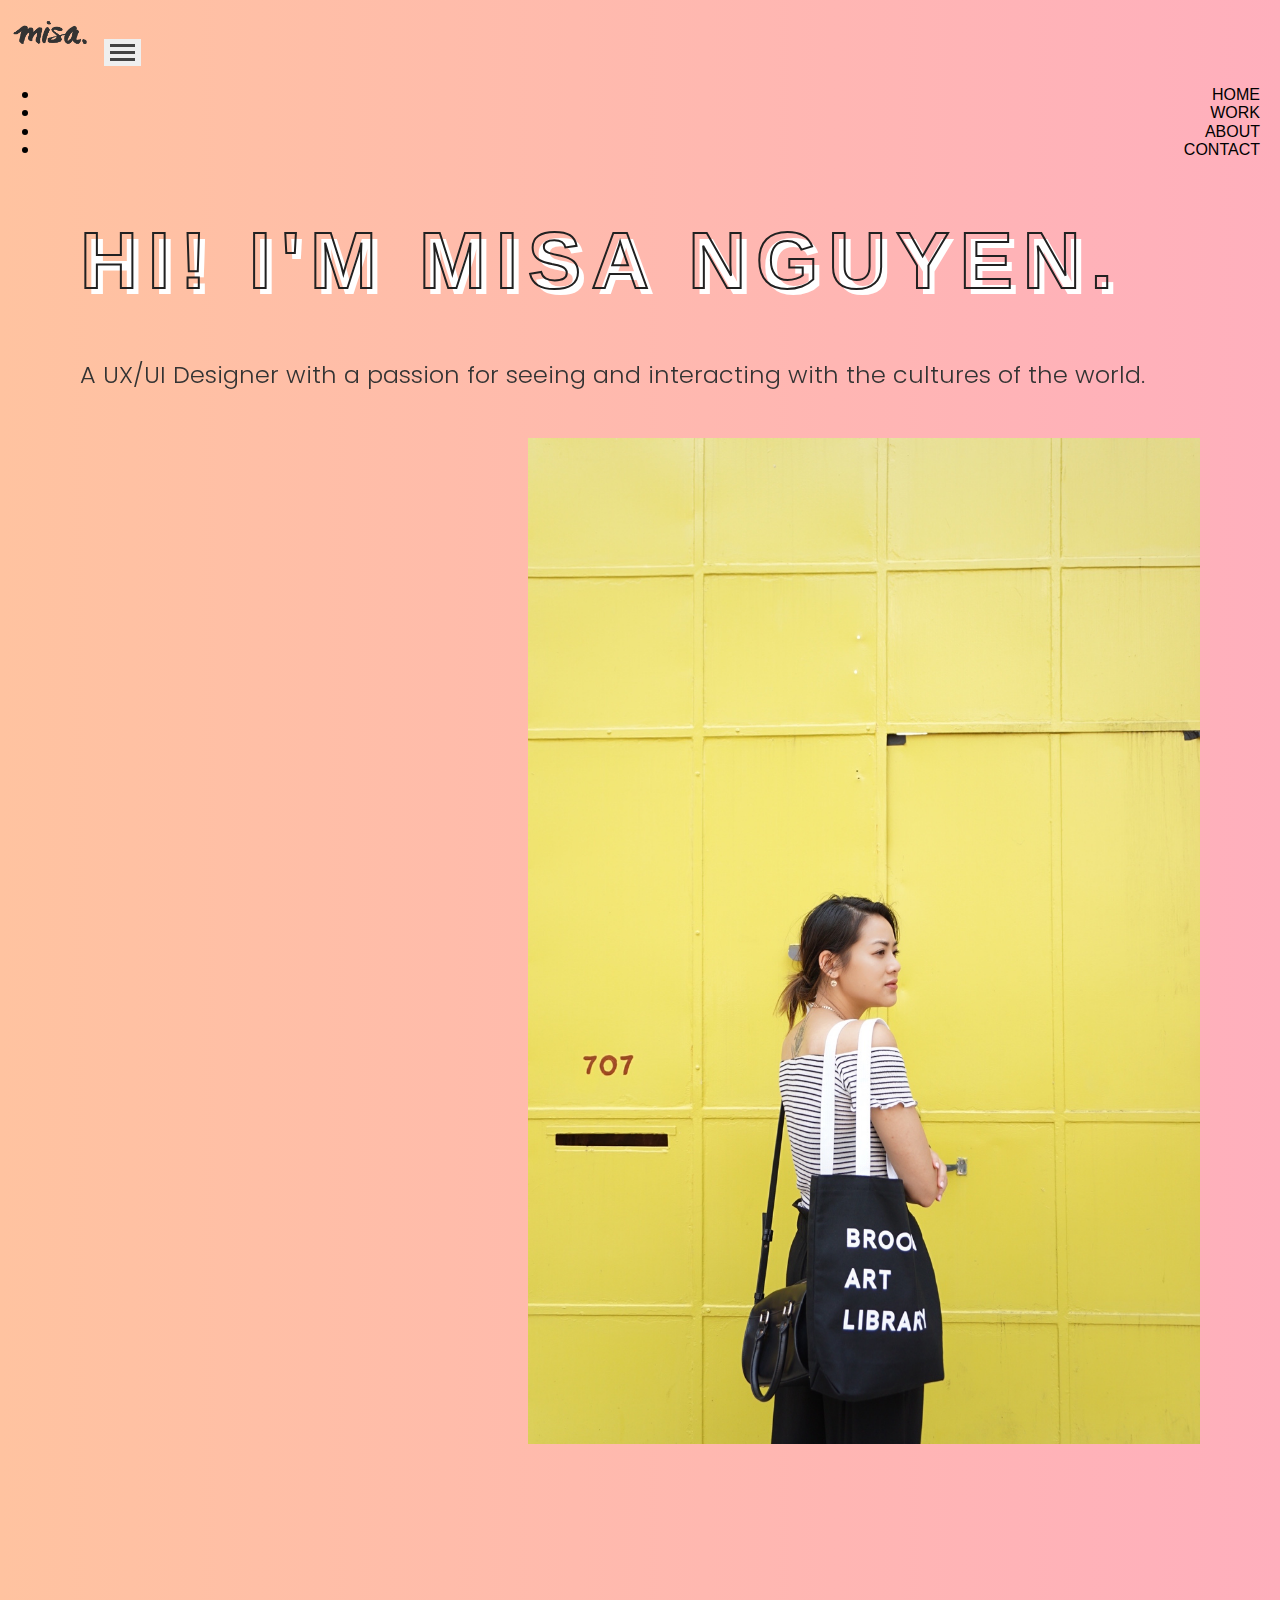
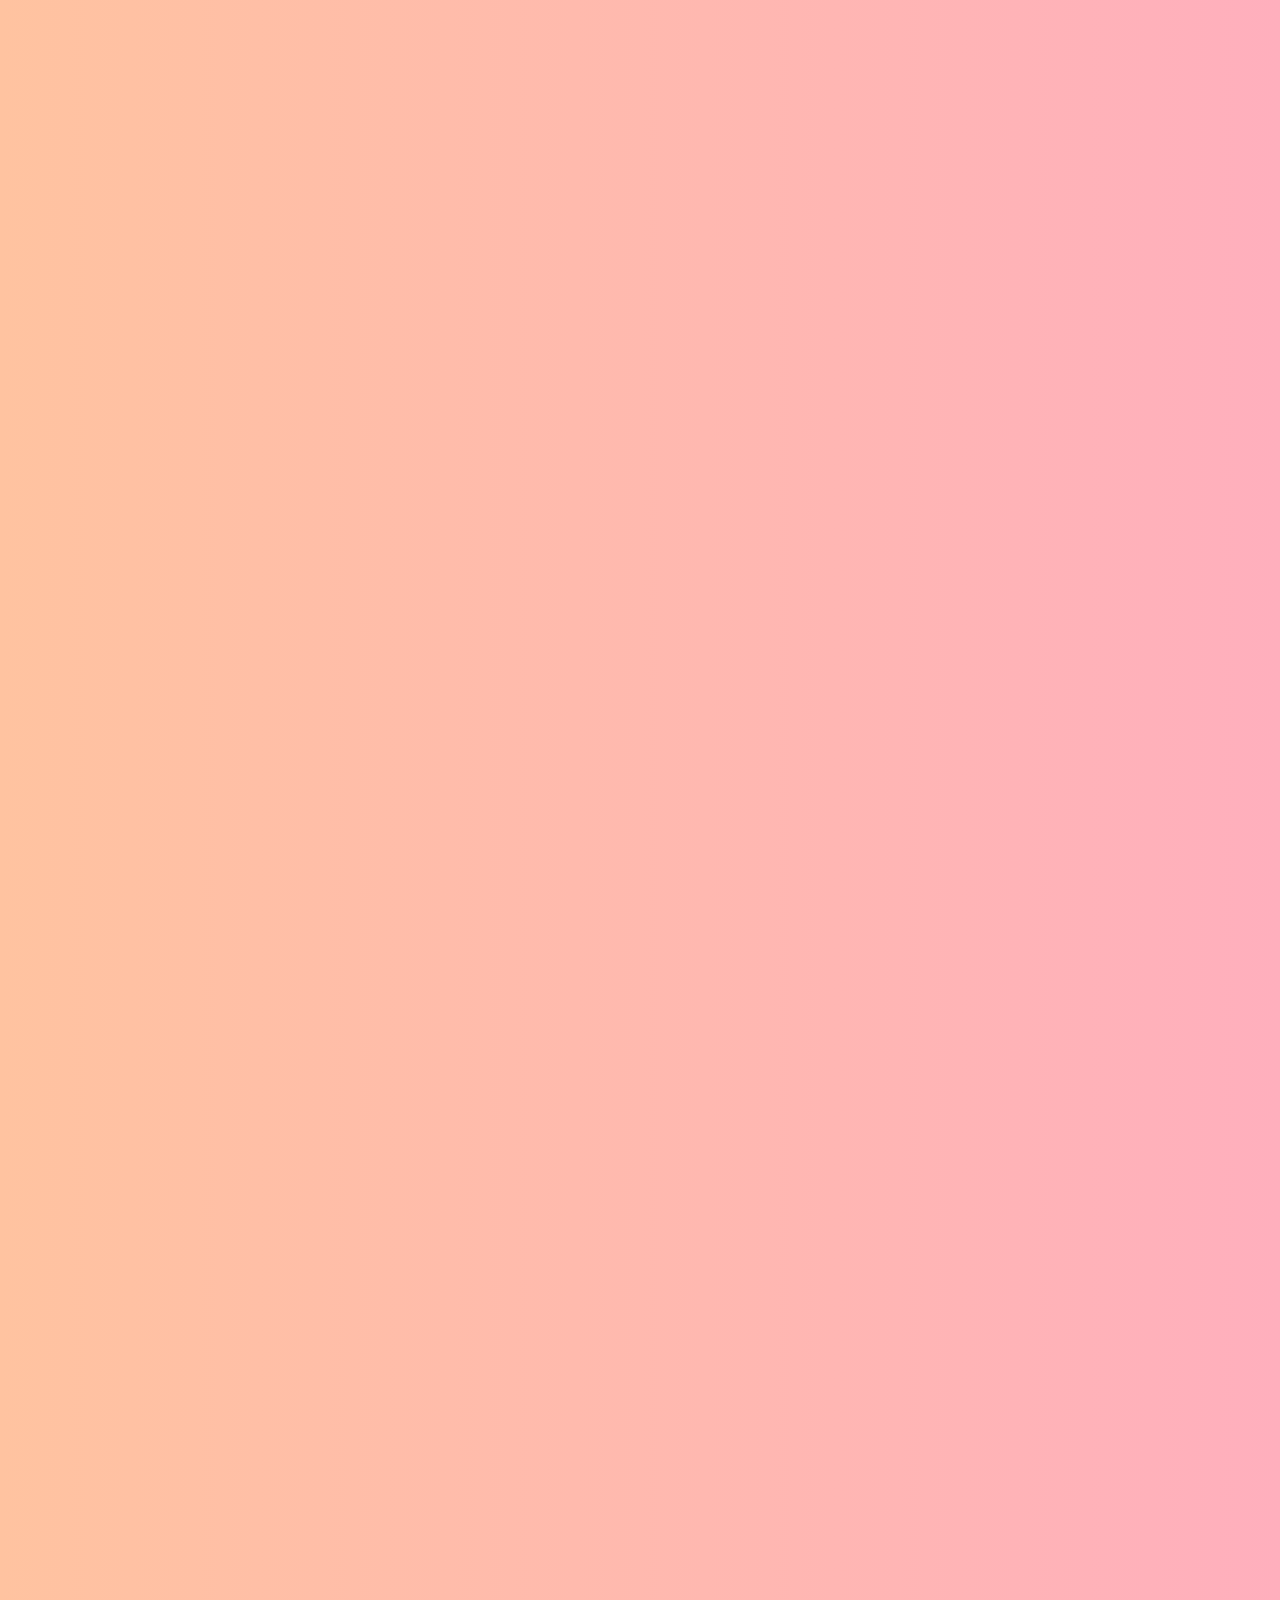
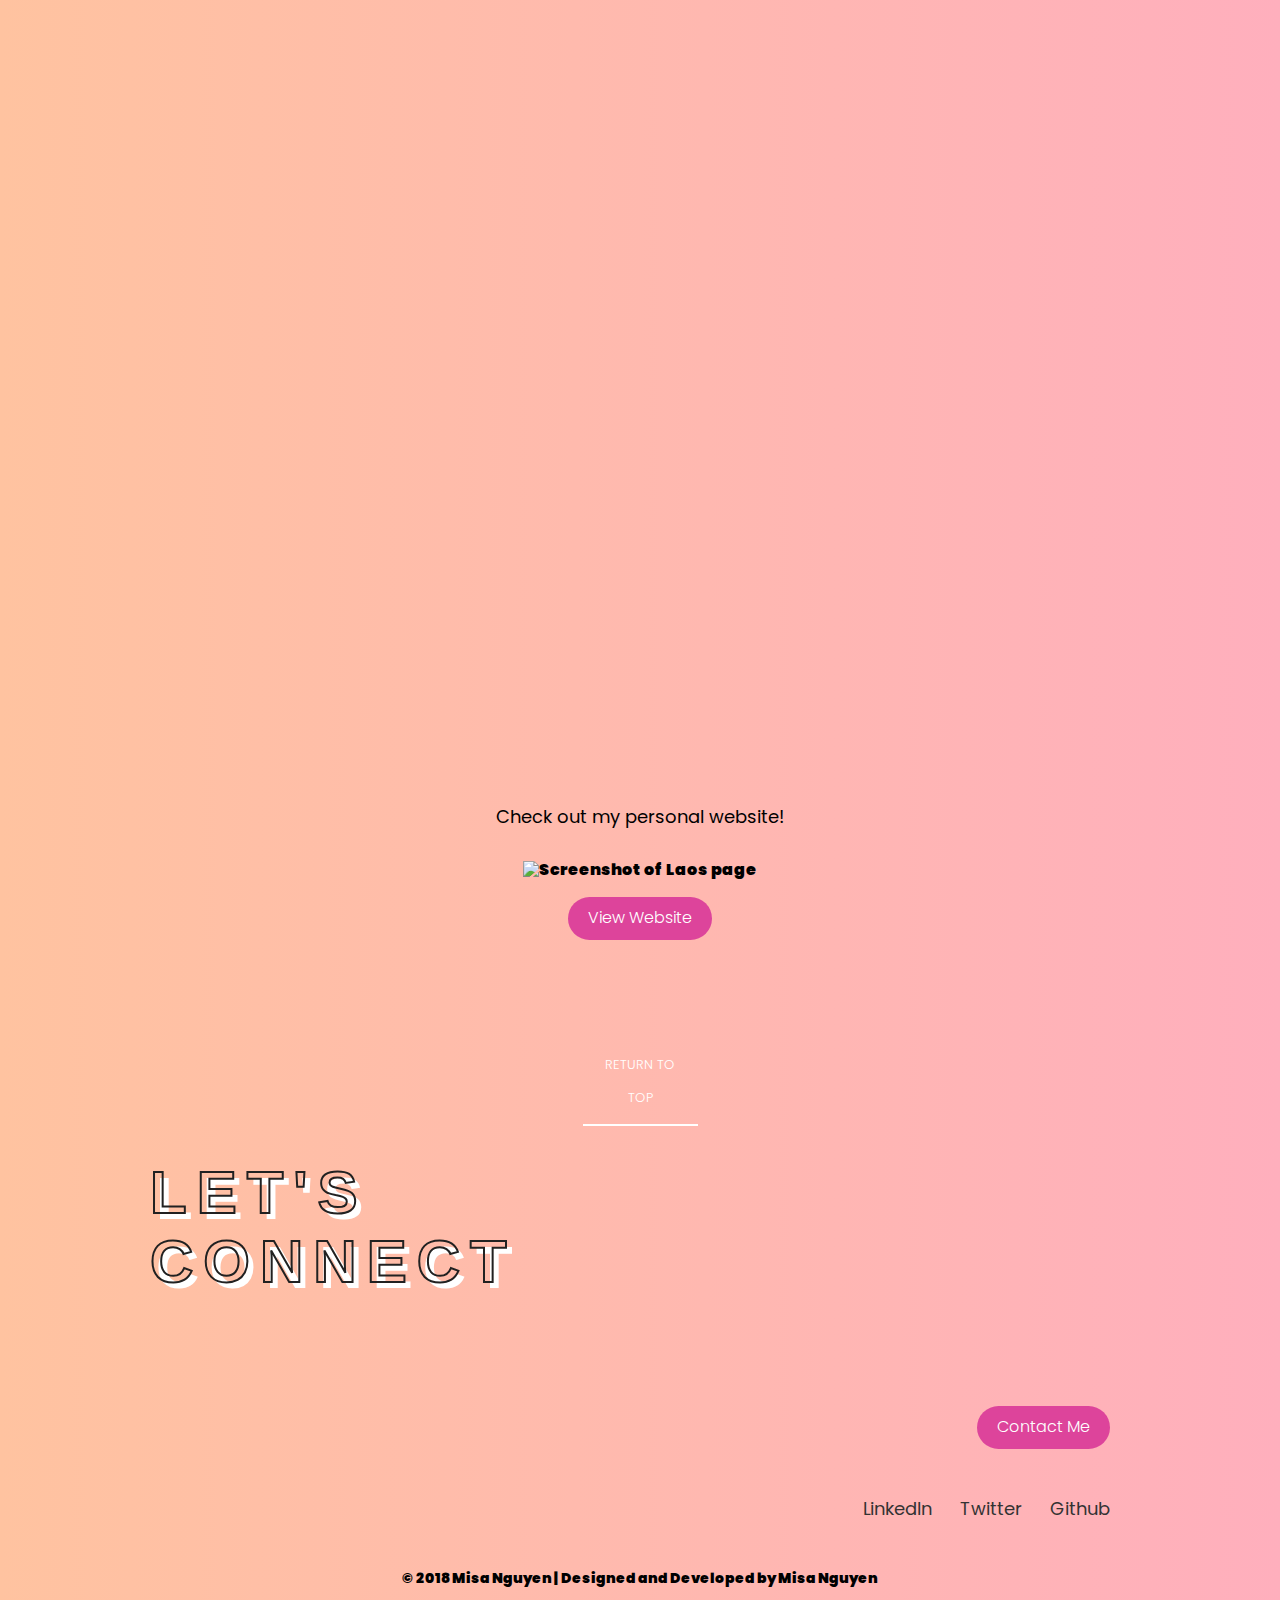
==== about.html @ dd394c34 "style edits" ====
<!DOCTYPE html>
<html lang="en" dir="ltr">
  <head>
    <!-- Required meta tags -->
    <meta charset="utf-8">
    <meta name="viewport" content="width=device-width, initial-scale=1, shrink-to-fit=no">

    <title>About | Misa Nguyen</title>

    <!-- Bootstrap CSS -->
    <link rel="stylesheet" href="https://stackpath.bootstrapcdn.com/bootstrap/4.1.0/css/bootstrap.min.css" integrity="sha384-9gVQ4dYFwwWSjIDZnLEWnxCjeSWFphJiwGPXr1jddIhOegiu1FwO5qRGvFXOdJZ4" crossorigin="anonymous">

    <!-- Font Awesome -->
    <link rel="stylesheet" href="https://use.fontawesome.com/releases/v5.0.10/css/all.css" integrity="sha384-+d0P83n9kaQMCwj8F4RJB66tzIwOKmrdb46+porD/OvrJ+37WqIM7UoBtwHO6Nlg" crossorigin="anonymous">
    <!-- Google Fonts -->
    <link href="https://fonts.googleapis.com/css?family=Poppins:200,300,400,500" rel="stylesheet">
    <link href="https://fonts.googleapis.com/css?family=Playfair+Display:400,700,900" rel="stylesheet">

    <!-- AOS Style -->
    <link rel="stylesheet" href="https://unpkg.com/aos@next/dist/aos.css" />

    <!-- Custom Styles -->
    <link rel="stylesheet" type="text/css" href="styles/normalize.css">
    <link rel="stylesheet" type="text/css" href="styles/about.css">
  </head>

  <body id="top">
    <header>
      <!-- NAVIGATION -->
      <nav class="navbar navbar-expand-lg navbar-light sticky-top" role="navigation">
        <a class="navbar-brand" href="index.html">
          <img class="logoblack" src="images/misa_logo_black.png" alt="Misa Logo">
        </a>
        <button class="navbar-toggler collapsed" type="button" data-toggle="collapse" data-target="#navbarNav" aria-controls="navbarNav" aria-expanded="false" aria-label="Toggle navigation">
         <span> </span>
         <span> </span>
         <span> </span>
        </button>
        <div class="nav-menu collapse navbar-collapse" id="navbarNav">
          <ul class="navbar-nav ml-auto">
            <li class="nav-item"><a class="nav-link" href="index.html">HOME</a></li>
            <li class="nav-item"><a class="nav-link" href="project.html">WORK</a></li>
            <li class="nav-item"><a class="nav-link" href="about.html">ABOUT</a></li>
            <li class="nav-item"><a class="nav-link" href="contact.html">CONTACT</a></li>
          </ul>
        </div>
      </nav>
    </header>

    <section class="hero">
      <div id="aboutmain" class="row" data-aos="fade-up">
        <div class="headline col-lg-6 col-md-12 col-sm-12" align="left">
          <h1 class="t-stroke t-shadow">HI! I'M MISA NGUYEN.</h1>
          <h2>A UX/UI Designer with a passion for seeing and interacting with the cultures of the world.</h2>
          <!-- <h2>In a nutshell: <br>Former Tokyo-ite, trilingual, wannabe Spotify playlist maker, backpacker, and problem solver.</h2> -->
        </div>
        <div class="profileimg col-lg-6 col-md-12 col-sm-12" align="right">
          <img src="images/about/profilephoto3.JPG" alt="profile photo">
        </div>
      </div>
    </section>

    <!-- MAIN  -->
    <main class="container-fluid">
      <div id="about1" class="row" data-aos="fade-up">
          <div id="content1left" class="col-lg-6 col-md-12 col-sm-12" align="left">
            <img src="images/about/japan.jpg" alt="japan photo">
          </div>
          <div id="content1right" class="col-lg-6 col-md-12 col-sm-12" align="right">
            <p class="subtitle">My foray into the world of art and design.</p>
            <p>At the age of 3 I wanted to be the next Monet. At the age of 10, I began to interact with computers and learned what computer graphics were. I found myself heavily invested in learning the basics of graphic design using Photoshop and blog layout design using html and css. I joined forums where I could make nifty little animated gifs before memes were popular and would spend countless hours on dafont.com staring at all the fonts they had to offer. Realizing now, how typography has an impact on the way we view the products that we interact with on an everyday basis.</p>
          </div>
      </div>
      <div id="about2" class="row" data-aos="fade-up">
          <div id="content2left" class="col-lg-6 col-md-12 col-sm-12" align="left">
            <p class="subtitle">Deviation and experiences abroad.</p>
            <p>After studying politics and human behavior in an international setting, my dream of living abroad came true when I moved to Tokyo, Japan for 3 years.  I had the opportunity to teach English in a corporate setting and worked in the pharmaceutical recruitment industry thereafter. Working in a fast-paced, hard-hitting environment where I was constantly assessing business KPIs and speaking with top professionals on a daily basis, gave me the skillset to negotiate and work with clientele under pressure.</p>
          </div>
          <div id="content2right" class="col-lg-6 col-md-12 col-sm-12" align="right">
            <img src="images/about/vietnam2.jpg" alt="thailand photo">
          </div>
      </div>
      <div id="about3" class="row" data-aos="fade-up">
          <div id="content3left" class="col-lg-6 col-md-12 col-sm-12" align="left">
            <h3 class="quote">"The details are not the details. They make the design."</h3>
            <p><b>-Charles Eames<b></p>
          </div>
          <div id="content3right" class="col-lg-6 col-md-12 col-sm-12" align="right">
            <p class="subtitle">Finding UX and pursuing the dream.</p>
            <p>Exploring a career in fashion back in California after leaving Japan and backpacking solo for 3 to 4 months in Southeast Asia, reignited my interests in design and the arts. Working as the Operations Manager for the major fashion house, Chanel, I learned to appreciate the intricate detailing that went into embroidery and designs that were hand stitched for the brand’s bags. I grew increasingly curious about how both good and bad design affects how the user interacts with a technological interface and I chose Bloc as my apprenticeship program to guide me in learning the hard skills.  Knowing now that design comes hand in hand with the business needs of a company, my confidence to interact client side with my detailed eye for design is my greatest asset. Design goes beyond just looking like another pretty interface but is layers of research and thought, centered around human behavior.
            </p>
          </div>
      </div>
      <div class="row">
        <div id="aboutwebsite" class="col-lg-12 col-md-12 col-sm-12" align="center">
          <p><b>Check out my personal website!</b></p>
          <img src="images/about/laos.png" alt="Screenshot of Laos page">
          <br><br>
          <button type="button" class="btn btn-primary"><a href="https://www.misaismisa.com" target="_blank">View Website</a></button>
        </div>
      </div>

    </main>

    <!-- FOOTER -->
    <footer>
      <div class="container-fluid bottom">
        <div class="row returntop" align="center">
          <div class="col-lg-12 col-md-12 col-sm-12">
            <div class="bounce">
              <a href="#top"><br><p>RETURN TO TOP</p></a>
            </div>
          </div>
        </div>
        <div class="row footer-row justify-content-between">
          <div class="col-lg-6 col-md-6 col-12" align="left">
            <h3 class="footername t-stroke t-shadow">LET'S CONNECT</h3>
          </div>
          <div class="connect col-lg-6 col-md-6 col-12" align="right">
            <div class="footerbtn">
              <button type="button" class="btn btn-primary"><a href="contact.html">Contact Me</a></button>
            </div>
            <div class="social">
              <a href="https://www.linkedin.com/in/misanguyen1390" aria-label="Go to LinkedIn page">LinkedIn</a>
              <a href="https://twitter.com/Misa_N13" aria-label="Go to Twitter page">Twitter</a>
              <a href="https://github.com/misaismisa" aria-label="Go to Github page">Github</a>
            </div>
          </div>
        </div>
        <div class="row justify-content-md-center">
          <div class="col-lg-12 col-md-12 col-sm-12" align="center">
            <span class="small">© 2018 Misa Nguyen | Designed and Developed by Misa Nguyen</span>
          </div>
        </div>
      </div>
    </footer>

    <!-- Optional JavaScript -->
    <!-- jQuery first, then Popper.js, then Bootstrap JS -->
    <script src="https://code.jquery.com/jquery-3.1.1.min.js"></script>
    <script src="https://cdnjs.cloudflare.com/ajax/libs/popper.js/1.14.0/umd/popper.min.js" integrity="sha384-cs/chFZiN24E4KMATLdqdvsezGxaGsi4hLGOzlXwp5UZB1LY//20VyM2taTB4QvJ" crossorigin="anonymous"></script>
    <script src="https://stackpath.bootstrapcdn.com/bootstrap/4.1.0/js/bootstrap.min.js" integrity="sha384-uefMccjFJAIv6A+rW+L4AHf99KvxDjWSu1z9VI8SKNVmz4sk7buKt/6v9KI65qnm" crossorigin="anonymous"></script>
    <script src="script/scroll.js" type="text/javascript"></script>
    <script src="https://unpkg.com/aos@next/dist/aos.js"></script>
  </body>
</html>
---- styles/about.css ----
*,
*::before,
*::after {
  box-sizing: border-box;
}


body {
  font-family: "Poppins", Helvetica, sans-serif;
  background: #f9f9f9;  /* fallback for old browsers */
  background-image: linear-gradient(to right, #ffc3a0 0%, #ffafbd 100%);
}

/* Navigation Bar */

.navbar-nav {
  overflow: hidden;
  position: relative;
}

.navbar-nav a:link {
  font-family: "Roboto Condensed", sans-serif;
  font-size: 16px;
}

.navbar-light .navbar-toggler {
  border: none!important;
}

button:focus {
  outline: none;
}

.navbar-toggler span {
   display: block;
   background-color: #444;
   height: 3px;
   width: 25px;
   margin-top: 4px;
   margin-bottom: 4px;
   -webkit-transform: rotate(0deg);
   -moz-transform: rotate(0deg);
   -o-transform: rotate(0deg);
   transform: rotate(0deg);
   opacity: 1;
}

.navbar-toggler span:nth-child(1),
.navbar-toggler span:nth-child(3) {
   -webkit-transition: transform .35s ease-in-out;
   -moz-transition: transform .35s ease-in-out;
   -o-transition: transform .35s ease-in-out;
   transition: transform .35s ease-in-out;
}

.navbar-toggler:not(.collapsed) span:nth-child(1) {
    margin-top: 0px;
    -webkit-transform: rotate(135deg);
    -moz-transform: rotate(135deg);
    -o-transform: rotate(135deg);
    transform: rotate(135deg);
    opacity: 0.9;
}

.navbar-toggler:not(.collapsed) span:nth-child(2) {
    height: 12px;
    visibility: hidden;
    background-color: transparent;
}

.navbar-toggler:not(.collapsed) span:nth-child(3) {
    margin-top: -22px;
    -webkit-transform: rotate(-135deg);
    -moz-transform: rotate(-135deg);
    -o-transform: rotate(-135deg);
    transform: rotate(-135deg);
    opacity: 0.9;
}

.navbar-light .navbar-nav a {
  display: block;
  position: relative;
  float: right;
  text-decoration: none;
  cursor: pointer;
}

.navbar-light .nav-menu .nav-link {
  color: #000;
  margin-right: 20px;
}

.nav-menu ul li a:before, .nav-menu ul li a:after {
  content: '';
  position: absolute;
  width: 0%;
  height: 3px;
  top: 50%;
  margin-top: -0.5px;
  background: #fff;
}

.nav-menu ul li a:hover {
  color: #000;
}

.nav-menu ul li a:before {
  left: -3.5px;
}

.nav-menu ul li a:after {
  right: 2.5px;
  background: #fff;
  transition: width 0.8s cubic-bezier(0.22, 0.61, 0.36, 1);
}

.nav-menu ul li a:hover:before {
  background: #fff;
  width: 100%;
  transition: width 0.4s cubic-bezier(0.22, 0.61, 0.36, 1);
}

.nav-menu ul li a:hover:after {
  background: transparent;
  width: 100%;
  transition: 0s;
}

.logoblack {
  width: 90px;
}


/* Hero */
.hero {
  width: 100%;
  padding: 20px;
}

h1 {
  font-family: "Roboto", sans-serif;
  font-size: 50px;
  font-weight: 800;
  letter-spacing: 10px;
  color: #fff;
}

.t-stroke {
  color: transparent;
  -moz-text-stroke-width: 2px;
  -webkit-text-stroke-width: 2px;
  -moz-text-stroke-color: #212121;
  -webkit-text-stroke-color: #212121;
}

.t-shadow {
  text-shadow: 4px 4px #fff;
}

h2 {
  font-size: 24px;
  font-weight: 300;
  color: #333;
  padding-bottom: 30px;
}

/* Main */
.container-fluid {
  width: 100%;
  padding: 0 20px;
  display: -webkit-box;
  display: -moz-box;
  display: -ms-flexbox;
  display: -webkit-flex;
  display: flex;
  -webkit-box-orient: vertical;
  -moz-box-orient: vertical;
  -webkit-flex-direction: column;
  -ms-flex-direction: column;
  flex-direction: column;
}

#about1, #about2, #about3 {
  padding: 20px 0;
}

.container-fluid #content1left {
  -webkit-box-ordinal-group: 2;
  -moz-box-ordinal-group: 2;
  -ms-flex-order: 2;
  -webkit-order: 2;
  order: 2;
}

.container-fluid #content1right {
  -webkit-box-ordinal-group: 1;
  -moz-box-ordinal-group: 1;
  -ms-flex-order: 1;
  -webkit-order: 1;
  order: 1;
  text-align: left;
}

.container-fluid #content3left {
  -webkit-box-ordinal-group: 2;
  -moz-box-ordinal-group: 2;
  -ms-flex-order: 2;
  -webkit-order: 2;
  order: 2;
}

.container-fluid #content3right {
  -webkit-box-ordinal-group: 1;
  -moz-box-ordinal-group: 1;
  -ms-flex-order: 1;
  -webkit-order: 1;
  order: 1;
  text-align: left;
}

#content3left {
  color: #fff;
}

.quote {
  font-size: 30px;
  letter-spacing: 1px;
  margin-top: 50px;
}

.subtitle, p {
  font-size: 16px;
}

.subtitle {
  font-weight: 500;
}

p {
  font-weight: 200;
  line-height: 33px;
}

img {
  width: 100%;
}

#aboutwebsite {
  margin: 50px 0;
}

/* unvisited link */
a:link {
    color: #fff;
    text-decoration: none;
}
/* visited link */
a:visited {
    color: #fff;
}
/* mouse over link */
a:hover {
    color: #dd449b;
}
/* selected link */
a:active {
    color: #fff;
}

.btn-primary {
  font-size: 14px;
  background-color: #dd449b;
  color: #fff;
  border-color: transparent;
  border-radius: 80px;
  padding: 10px 18px;
  font-weight: 300;
}

.btn-primary:hover {
  background-color: transparent;
  border-color: #dd449b;
}

.btn-primary a:hover {
  color: #dd449b;
}

/* Return to Top */
.bounce p {
  font-family: "Poppins", sans-serif;
  font-weight: 300;
  position: absolute;
  left: 0;
  right: 0;
  z-index: 3;
  padding: 10px;
  font-size: 13px;
  text-align: center;
  border-bottom: 2px solid #fff;
  width: 115px;
  margin-left: auto;
  margin-right: auto;
  margin-top: -70px;
  transition: width 0.5s;
}

.bounce {
  -moz-animation: bounce 2s infinite;
  -webkit-animation: bounce 2s infinite;
  animation: bounce 2s infinite;
}

@keyframes bounce {
  0%, 20%, 50%, 80%, 100% {
    transform: translateY(0);
  }
  40% {
    transform: translateY(-30px);
  }
  60% {
    transform: translateY(-15px);
  }
}


/* Footer section */
footer {
  position: relative;
  margin-top: 70px;
  padding: 30px 20px;
  width: 100%;
}

.footername {
  margin-top: 50px;
}

footer h3 {
  font-family: "Roboto", sans-serif;
  font-size: 40px;
  font-weight: 800;
  letter-spacing: 10px;
  text-align: left;
  width: 300px;
}

.connect {
  margin-top: 60px;
}

.social {
  text-align: right;
  padding: 20px 0;
}

.social a {
  font-size: 16px;
  font-weight: 400;
  padding-left: 10px;
  color: #333;
}

a:hover {
  color: #ffffff;
  -webkit-transition: 0.5s ease-in-out;
  -moz-transition: 0.5s ease-in-out;
  transition: 0.5s ease-in-out;
}


span.small {
  font-size: 9px;
  padding: 20px 0;
}


/* Media Queries */
/* Extra small devices (portrait phones, less than 576px) */
/* No media query since this is the default in Bootstrap */

/* Small devices (landscape phones, 576px and up) */
@media (min-width: 576px) and (max-width: 767px) {
  /* Hero */
  h2 {
    font-size: 20px;
  }

  .profileimg {
    /* text-align: center; */
  }

  .profileimg img {
    width: 60%;
  }

  #about1 img, #about2 img {
    width: 80%;
  }

  /* Footer section */
  footer {
    position: relative;
    padding-bottom: 20px;
    width: 100%;
  }

  .social {
    padding-bottom: 50px;
  }

  span.small {
    font-size: 12px;
    padding: 20px;
  }
}


/* Medium devices (tablets, 768px and up) */
@media (min-width: 768px) and (max-width: 991px) {
  /* Hero */
  .hero, .container-fluid {
    padding: 0 30px;
  }

  h1 {
    font-size: 60px;
    margin-top: 50px;
  }

  h1, h2, .profileimg {
    text-align: center;
  }

  .profileimg img {
    width: 50%;
  }

  /* Main */
  .container-fluid {
    width: 100%;
    margin-top: 50px;
    display: -webkit-box;
    display: -moz-box;
    display: -ms-flexbox;
    display: -webkit-flex;
    display: flex;
    -webkit-box-orient: vertical;
    -moz-box-orient: vertical;
    -webkit-flex-direction: column;
    -ms-flex-direction: column;
    flex-direction: column;
  }

  .container-fluid #content1left, .container-fluid #about3 #content3left {
    -webkit-box-ordinal-group: 2;
    -moz-box-ordinal-group: 2;
    -ms-flex-order: 2;
    -webkit-order: 2;
    order: 2;
  }

  .container-fluid #content1right,  .container-fluid #about3 #content3right {
    -webkit-box-ordinal-group: 1;
    -moz-box-ordinal-group: 1;
    -ms-flex-order: 1;
    -webkit-order: 1;
    order: 1;
    text-align: left;
  }

  #content1left, #content2right {
    justify-content: center;
    text-align: center;
  }

  img {
    width: 70%;
  }

  /* Footer section */
  footer {
    position: relative;
    margin-top: 10px;
    padding-bottom: 20px;
    width: 100%;
  }

  .social {
    padding-bottom: 50px;
  }

  span.small {
    font-size: 12px;
    padding: 20px;
  }
  }


/* Large devices (desktops, 992px and up) */
@media (min-width: 992px) {
  /* Hero */
  .hero, .container-fluid {
    padding: 0 50px;
  }

  .hero {
    margin-top: 50px;
  }

  h1 {
    font-size: 70px;
    margin-top: 0;
  }

  .t-shadow {
    text-shadow: 6px 6px #fff;
  }

  h2 {
    font-size: 24px;
  }

  .profileimg img {
    width: 70%;
  }

  /* Main */
  .container-fluid {
    width: 100%;
    margin-top: 50px;
    display: -webkit-box;
    display: -moz-box;
    display: -ms-flexbox;
    display: -webkit-flex;
    display: flex;
    -webkit-box-orient: vertical;
    -moz-box-orient: vertical;
    -webkit-flex-direction: column;
    -ms-flex-direction: column;
    flex-direction: column;
  }

  .container-fluid #content1left {
    -webkit-box-ordinal-group: 1;
    -moz-box-ordinal-group: 1;
    -ms-flex-order: 1;
    -webkit-order: 1;
    order: 1;
  }

  .container-fluid #content1right {
    -webkit-box-ordinal-group: 2;
    -moz-box-ordinal-group: 2;
    -ms-flex-order: 2;
    -webkit-order: 2;
    order: 2;
    /* text-align: left; */
  }

  .container-fluid #content3right {
    max-width: 100%;
  }

  .container-fluid #content3left {
    flex-basis: 100%;
    max-width: 100%;
  }

  main img {
    width: 100%;
    margin-top: 20%;
  }

  #aboutwebsite img {
    width: 70%;
    margin-top: 10px;
  }

  /* Footer section */
  footer {
    position: relative;
    padding-bottom: 20px;
    width: 100%;
    margin-top: 20px;
  }

  .footername {
    font-size: 45px;
  }

  .social {
    padding-bottom: 50px;
  }

  span.small {
    font-size: 12px;
    padding: 20px;
  }
  }

/* Extra large devices (large desktops, 1200px and up) */
@media (min-width: 1200px) {
  .logoblack {
    width: 100px;
  }

  /* Hero */
  .hero, .container-fluid {
    padding: 0 80px;
  }

  .hero {
    margin-top: 50px;
  }

  .headline {
    margin-top: 5%;
  }

  h1 {
    font-size: 80px;
    margin-top: 0;
  }

  h2 {
    font-size: 24px;
  }

  .profileimg img {
    width: 60%;
  }

  .subtitle, p {
    font-size: 18px;
  }

  /* Main */
  .container-fluid {
    width: 100%;
    margin-top: 50px;
    display: -webkit-box;
    display: -moz-box;
    display: -ms-flexbox;
    display: -webkit-flex;
    display: flex;
    -webkit-box-orient: vertical;
    -moz-box-orient: vertical;
    -webkit-flex-direction: column;
    -ms-flex-direction: column;
    flex-direction: column;
  }

  .container-fluid #content1left {
    -webkit-box-ordinal-group: 1;
    -moz-box-ordinal-group: 1;
    -ms-flex-order: 1;
    -webkit-order: 1;
    order: 1;
  }

  .container-fluid #content1right {
    -webkit-box-ordinal-group: 2;
    -moz-box-ordinal-group: 2;
    -ms-flex-order: 2;
    -webkit-order: 2;
    order: 2;
    /* text-align: left; */
  }

  .container-fluid #content3right {
    max-width: 100%;
  }

  .container-fluid #content3left {
    flex-basis: 100%;
    max-width: 100%;
  }

  #about2 {
    margin: 30px 0;
  }

  main img {
    width: 100%;
    margin-top: 0;
  }

  #aboutwebsite img {
    width: 60%;
    margin-top: 10px;
  }

  .btn-primary {
    font-size: 16px;
  }

  /* Footer section */
  footer {
    position: relative;
    padding-bottom: 20px;
    width: 100%;
  }

  .footername {
    font-size: 60px;
    padding: 0 0 50px 50px;
  }

  .footerbtn {
    margin-bottom: 30px;
  }

  .connect {
    padding-right: 70px;
  }

  .social a {
    font-size: 18px;
    padding-left: 25px;
  }

  span.small {
    font-size: 14px;
    padding: 20px;
  }
  }
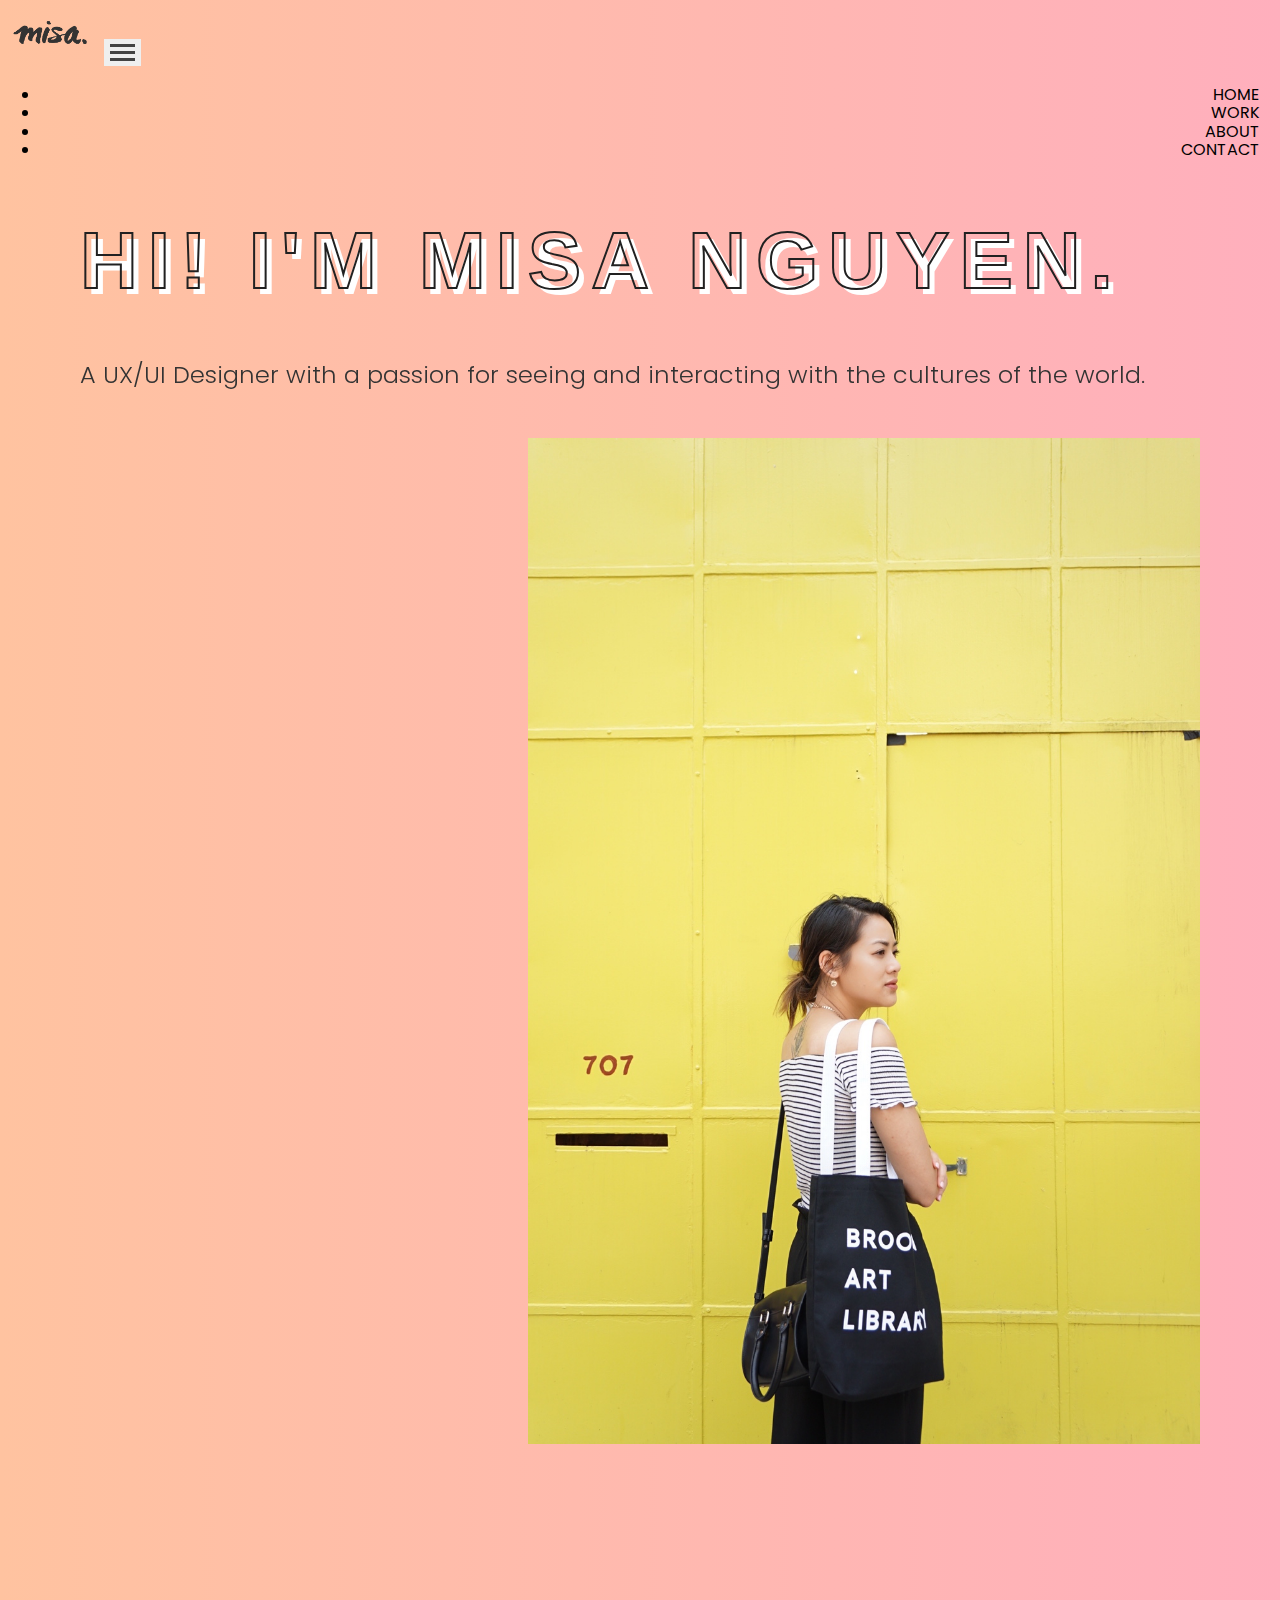
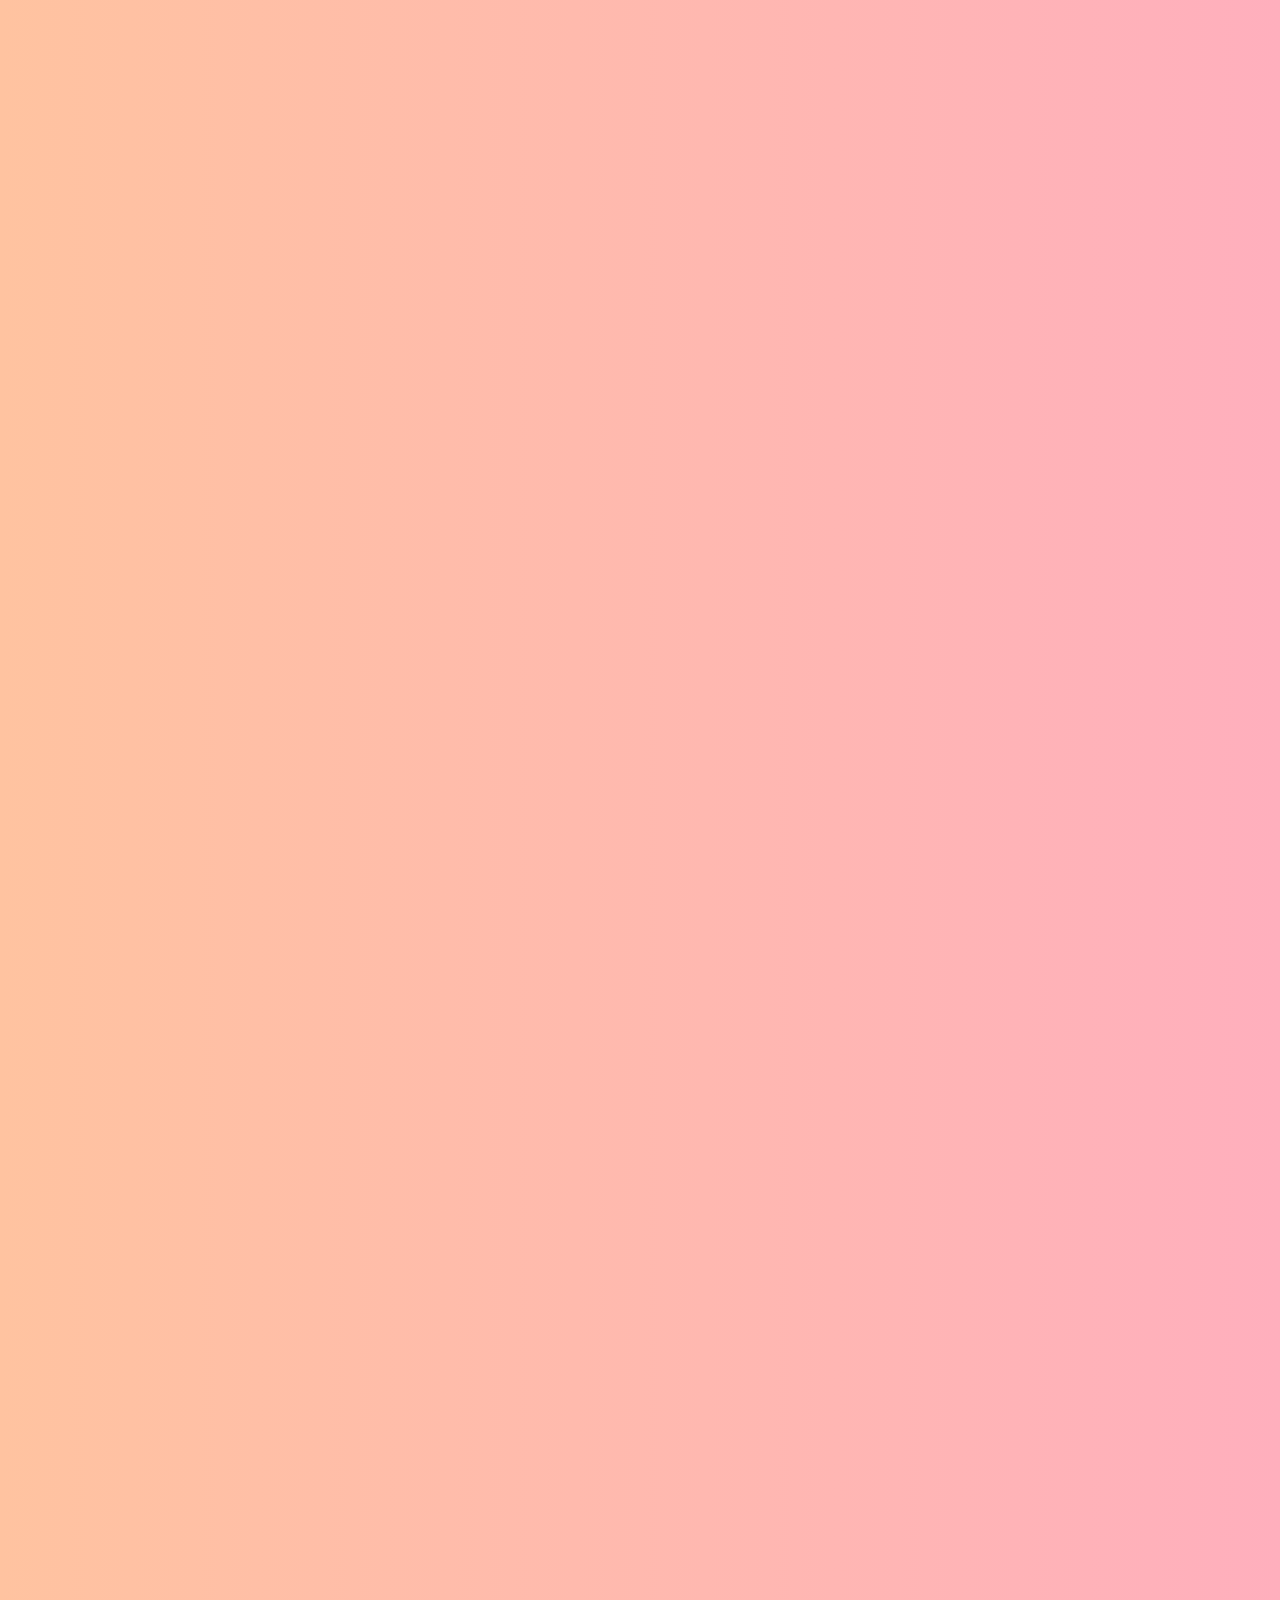
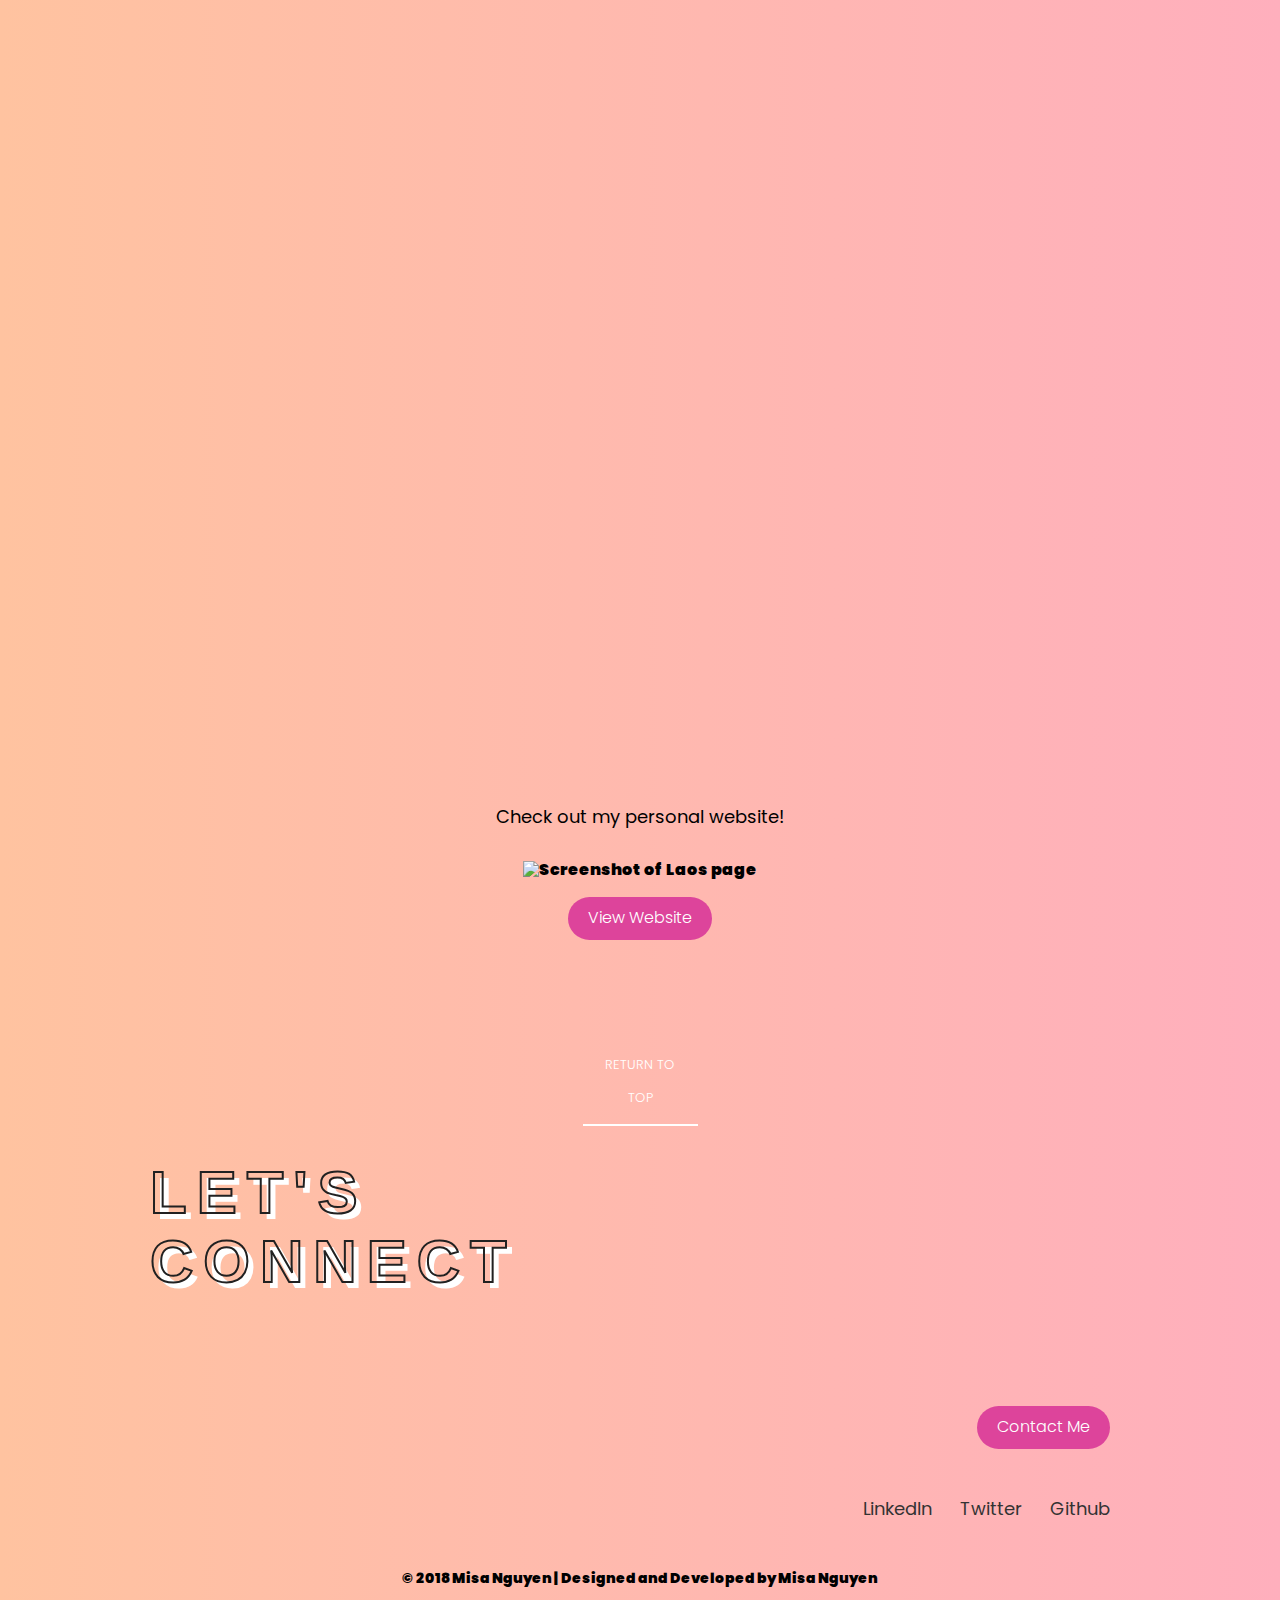
==== commit 59492a3c: "style adjustments" ====
--- a/about.html
+++ b/about.html
@@ -39,7 +39,7 @@
         <div class="nav-menu collapse navbar-collapse" id="navbarNav">
           <ul class="navbar-nav ml-auto">
             <li class="nav-item"><a class="nav-link" href="index.html">HOME</a></li>
-            <li class="nav-item"><a class="nav-link" href="project.html">WORK</a></li>
+            <li class="nav-item"><a class="nav-link" href="index.html#workanchor">WORK</a></li>
             <li class="nav-item"><a class="nav-link" href="about.html">ABOUT</a></li>
             <li class="nav-item"><a class="nav-link" href="contact.html">CONTACT</a></li>
           </ul>
--- a/styles/about.css
+++ b/styles/about.css
@@ -19,7 +19,6 @@
 }
 
 .navbar-nav a:link {
-  font-family: "Roboto Condensed", sans-serif;
   font-size: 16px;
 }
 
@@ -95,7 +94,7 @@
   position: absolute;
   width: 0%;
   height: 3px;
-  top: 50%;
+  top: 90%;
   margin-top: -0.5px;
   background: #fff;
 }
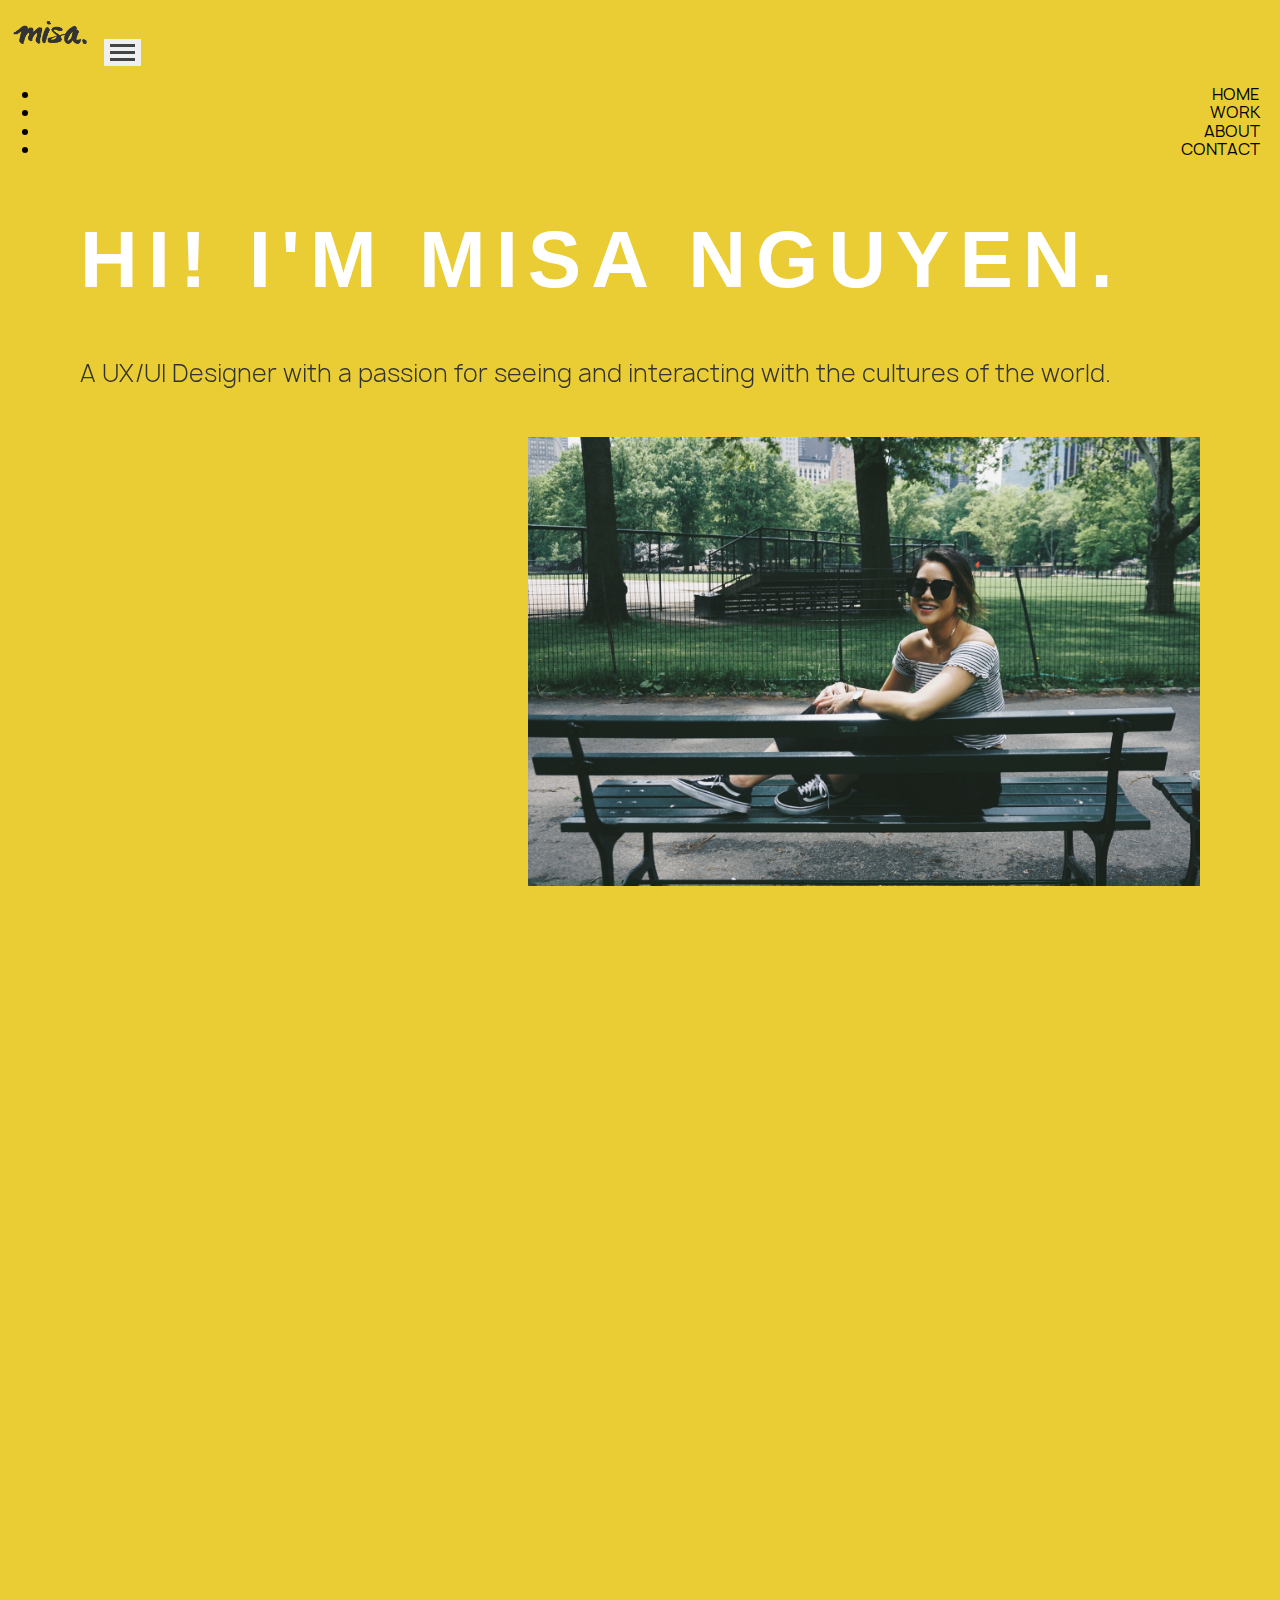
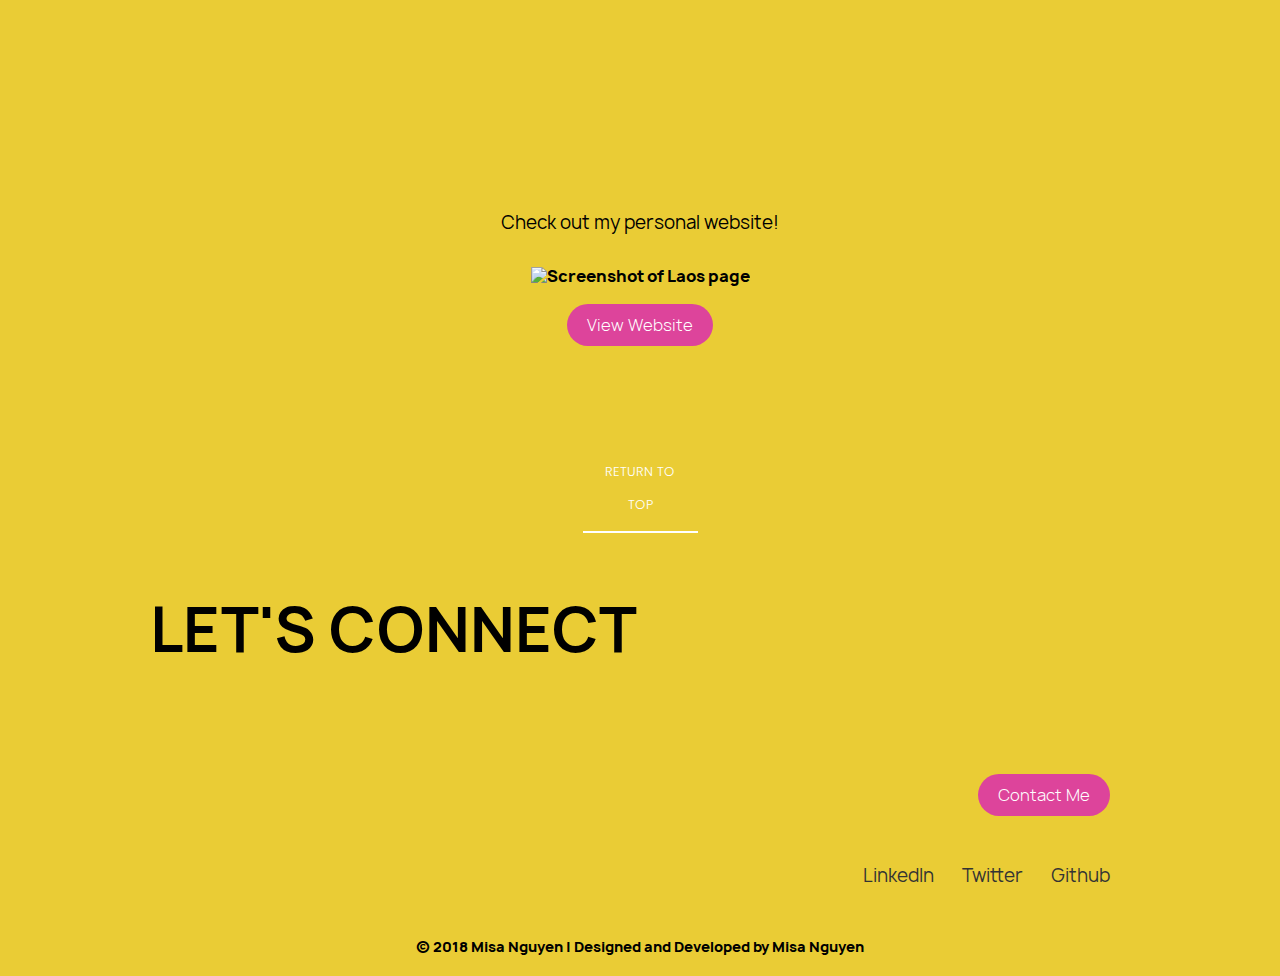
==== commit 9f376db9: "home page style edits" ====
--- a/about.html
+++ b/about.html
@@ -50,12 +50,12 @@
     <section class="hero">
       <div id="aboutmain" class="row" data-aos="fade-up">
         <div class="headline col-lg-6 col-md-12 col-sm-12" align="left">
-          <h1 class="t-stroke t-shadow">HI! I'M MISA NGUYEN.</h1>
+          <h1>HI! I'M MISA NGUYEN.</h1>
           <h2>A UX/UI Designer with a passion for seeing and interacting with the cultures of the world.</h2>
           <!-- <h2>In a nutshell: <br>Former Tokyo-ite, trilingual, wannabe Spotify playlist maker, backpacker, and problem solver.</h2> -->
         </div>
         <div class="profileimg col-lg-6 col-md-12 col-sm-12" align="right">
-          <img src="images/about/profilephoto3.JPG" alt="profile photo">
+          <img src="images/about/profilephoto2.JPG" alt="profile photo">
         </div>
       </div>
     </section>
@@ -96,7 +96,7 @@
           <p><b>Check out my personal website!</b></p>
           <img src="images/about/laos.png" alt="Screenshot of Laos page">
           <br><br>
-          <button type="button" class="btn btn-primary"><a href="https://www.misaismisa.com" target="_blank">View Website</a></button>
+          <button type="button" class="btn-primary"><a href="https://www.misaismisa.com" target="_blank">View Website</a></button>
         </div>
       </div>
 
@@ -114,7 +114,7 @@
         </div>
         <div class="row footer-row justify-content-between">
           <div class="col-lg-6 col-md-6 col-12" align="left">
-            <h3 class="footername t-stroke t-shadow">LET'S CONNECT</h3>
+            <h3 class="footername">LET'S CONNECT</h3>
           </div>
           <div class="connect col-lg-6 col-md-6 col-12" align="right">
             <div class="footerbtn">
--- a/styles/about.css
+++ b/styles/about.css
@@ -4,11 +4,70 @@
   box-sizing: border-box;
 }
 
+@font-face {
+  font-family: "Manrope";
+  src: url("../fonts/manrope/manrope-extrabold.woff2") format("woff2"), /* Modern browsers */
+  url("../fonts/manrope/manrope-extrabold.woff") format("woff"), /* Legacy browsers */
+  url("../fonts/manrope/manrope-extrabold.otf") format("truetype"); /* Android, iOS */
+  font-style: normal;
+  font-weight: 800; }
+@font-face {
+  font-family: "Manrope";
+  src: url("../fonts/manrope/manrope-bold.woff2") format("woff2"),
+  url("../fonts/manrope/manrope-bold.woff") format("woff"),
+  url("../fonts/manrope/manrope-bold.otf") format("truetype");
+  font-style: normal;
+  font-weight: 700; }
+@font-face {
+  font-family: "Manrope";
+  src: url("../fonts/manrope/manrope-semibold.woff2") format("woff2"),
+  url("../fonts/manrope/manrope-semibold.woff") format("woff"),
+  url("../fonts/manrope/manrope-semibold.otf") format("truetype");
+  font-style: normal;
+  font-weight: 600; }
+@font-face {
+  font-family: "Manrope";
+  src: url("../fonts/manrope/manrope-medium.woff2") format("woff2"),
+  url("../fonts/manrope/manrope-medium.woff") format("woff"),
+  url("../fonts/manrope/manrope-medium.otf") format("truetype");
+  font-style: normal;
+  font-weight: 500; }
+@font-face {
+  font-family: "Manrope";
+  src: url("../fonts/manrope/manrope-regular.woff2") format("woff2"),
+  url("../fonts/manrope/manrope-regular.woff") format("woff"),
+  url("../fonts/manrope/manrope-regular.otf") format("truetype");
+  font-style: normal;
+  font-weight: 400; }
+@font-face {
+  font-family: "Manrope";
+  src: url("../fonts/manrope/manrope-light.woff2") format("woff2"),
+  url("../fonts/manrope/manrope-light.woff") format("woff"),
+  url("../fonts/manrope/manrope-light.otf") format("truetype");
+  font-style: normal;
+  font-weight: 300; }
+@font-face {
+  font-family: "Manrope";
+  src: url("../fonts/manrope/manrope-thin.woff2") format("woff2"),
+  url("../fonts/manrope/manrope-thin.woff") format("woff"),
+  url("../fonts/manrope/manrope-thin.otf") format("truetype");
+  font-style: normal;
+  font-weight: 200; }
+
+@font-face {
+  font-family: 'Bourbon Grotesque Regular';
+  font-style: normal;
+  font-weight: normal;
+  src: local('Bourbon Grotesque Regular'),
+  url('../fonts/bourbongrotesque/BourbonGrotesque-Regular.woff') format('woff'),
+  url('../fonts/bourbongrotesque/BourbonGrotesque-Regular.otf') format('truetype');
+  }
+
 
 body {
-  font-family: "Poppins", Helvetica, sans-serif;
-  background: #f9f9f9;  /* fallback for old browsers */
-  background-image: linear-gradient(to right, #ffc3a0 0%, #ffafbd 100%);
+  font-family: "Manrope", sans-serif;
+  background: #eacc35;  /* fallback for old browsers */
+  /* background-image: linear-gradient(to right, #ffc3a0 0%, #ffafbd 100%); */
 }
 
 /* Navigation Bar */
@@ -326,22 +385,13 @@
 /* Footer section */
 footer {
   position: relative;
-  margin-top: 70px;
   padding: 30px 20px;
   width: 100%;
+  /* background-color: #bf6e87; */
 }
 
 .footername {
-  margin-top: 50px;
-}
-
-footer h3 {
-  font-family: "Roboto", sans-serif;
-  font-size: 40px;
-  font-weight: 800;
-  letter-spacing: 10px;
-  text-align: left;
-  width: 300px;
+  margin-top: 80px;
 }
 
 .connect {
@@ -372,6 +422,14 @@
   font-size: 9px;
   padding: 20px 0;
 }
+
+a:hover {
+  color: #ffffff;
+  -webkit-transition: 0.5s ease-in-out;
+  -moz-transition: 0.5s ease-in-out;
+  transition: 0.5s ease-in-out;
+}
+
 
 
 /* Media Queries */
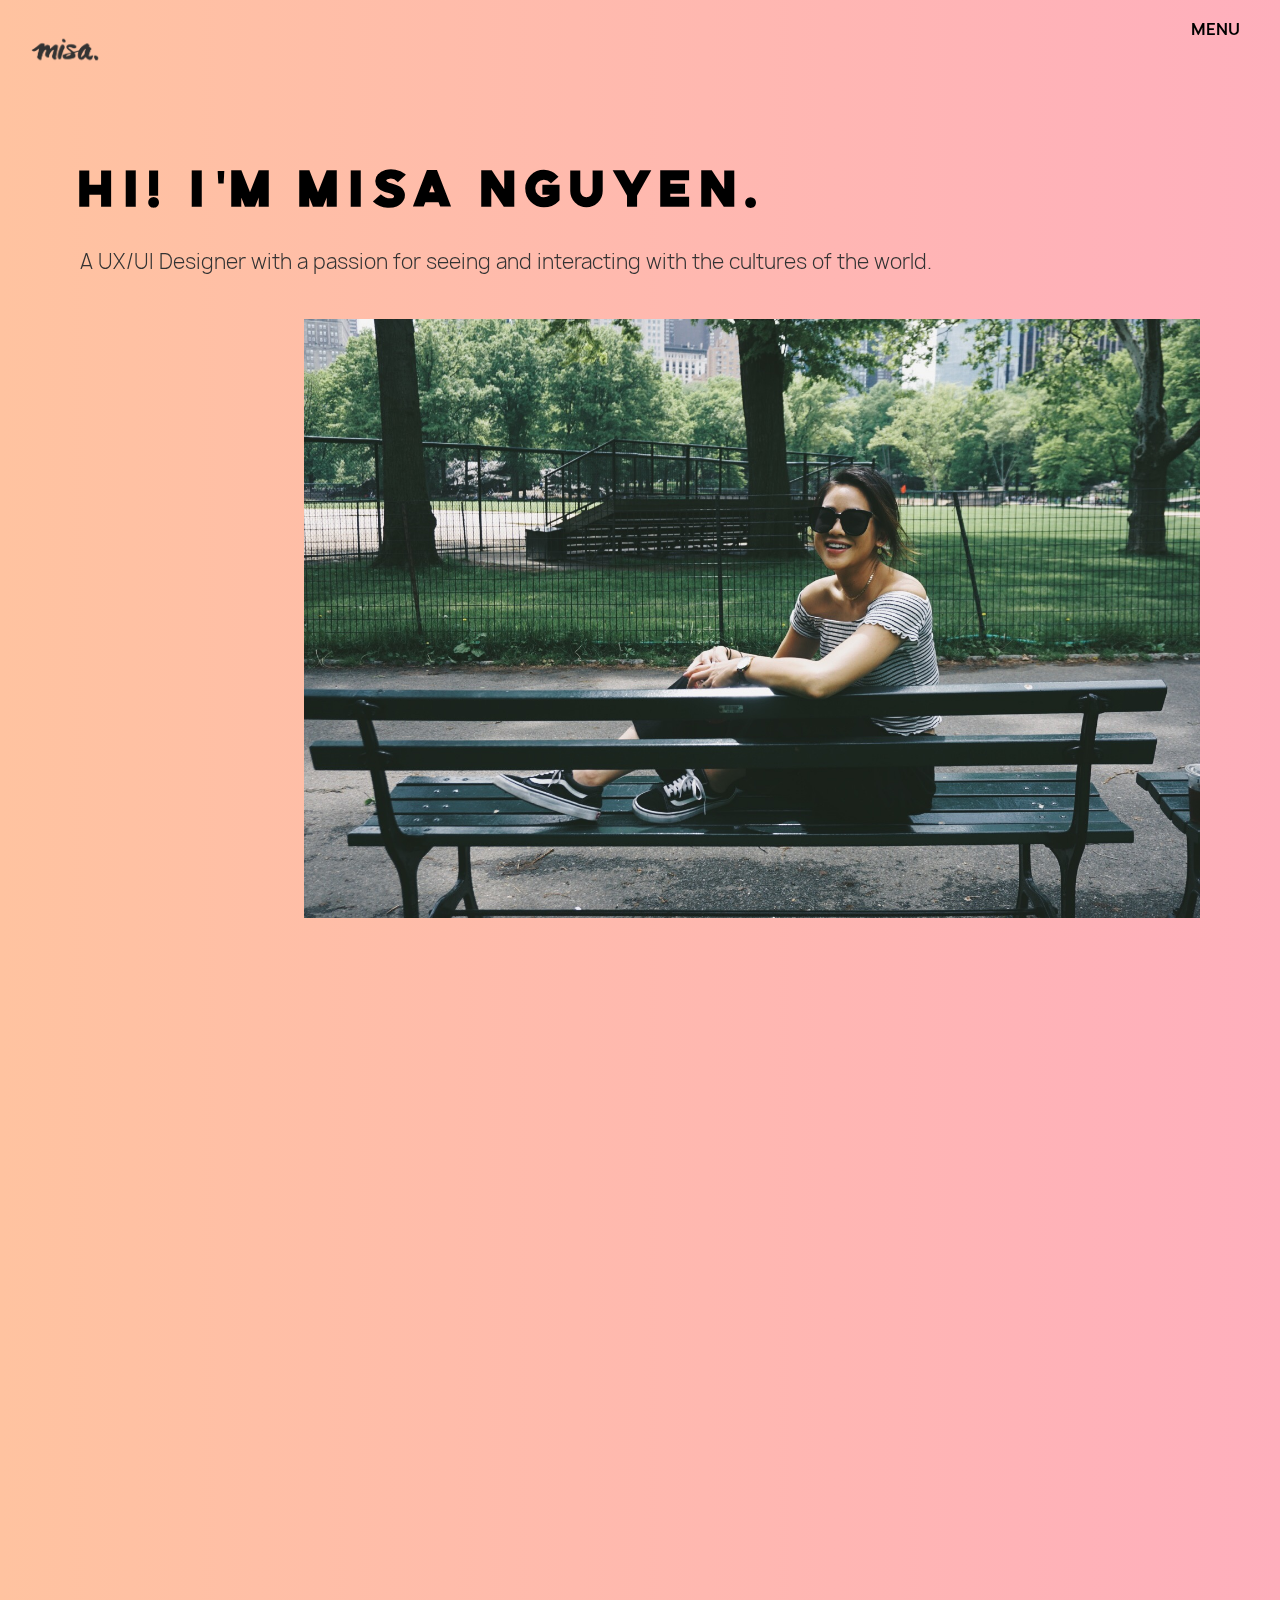
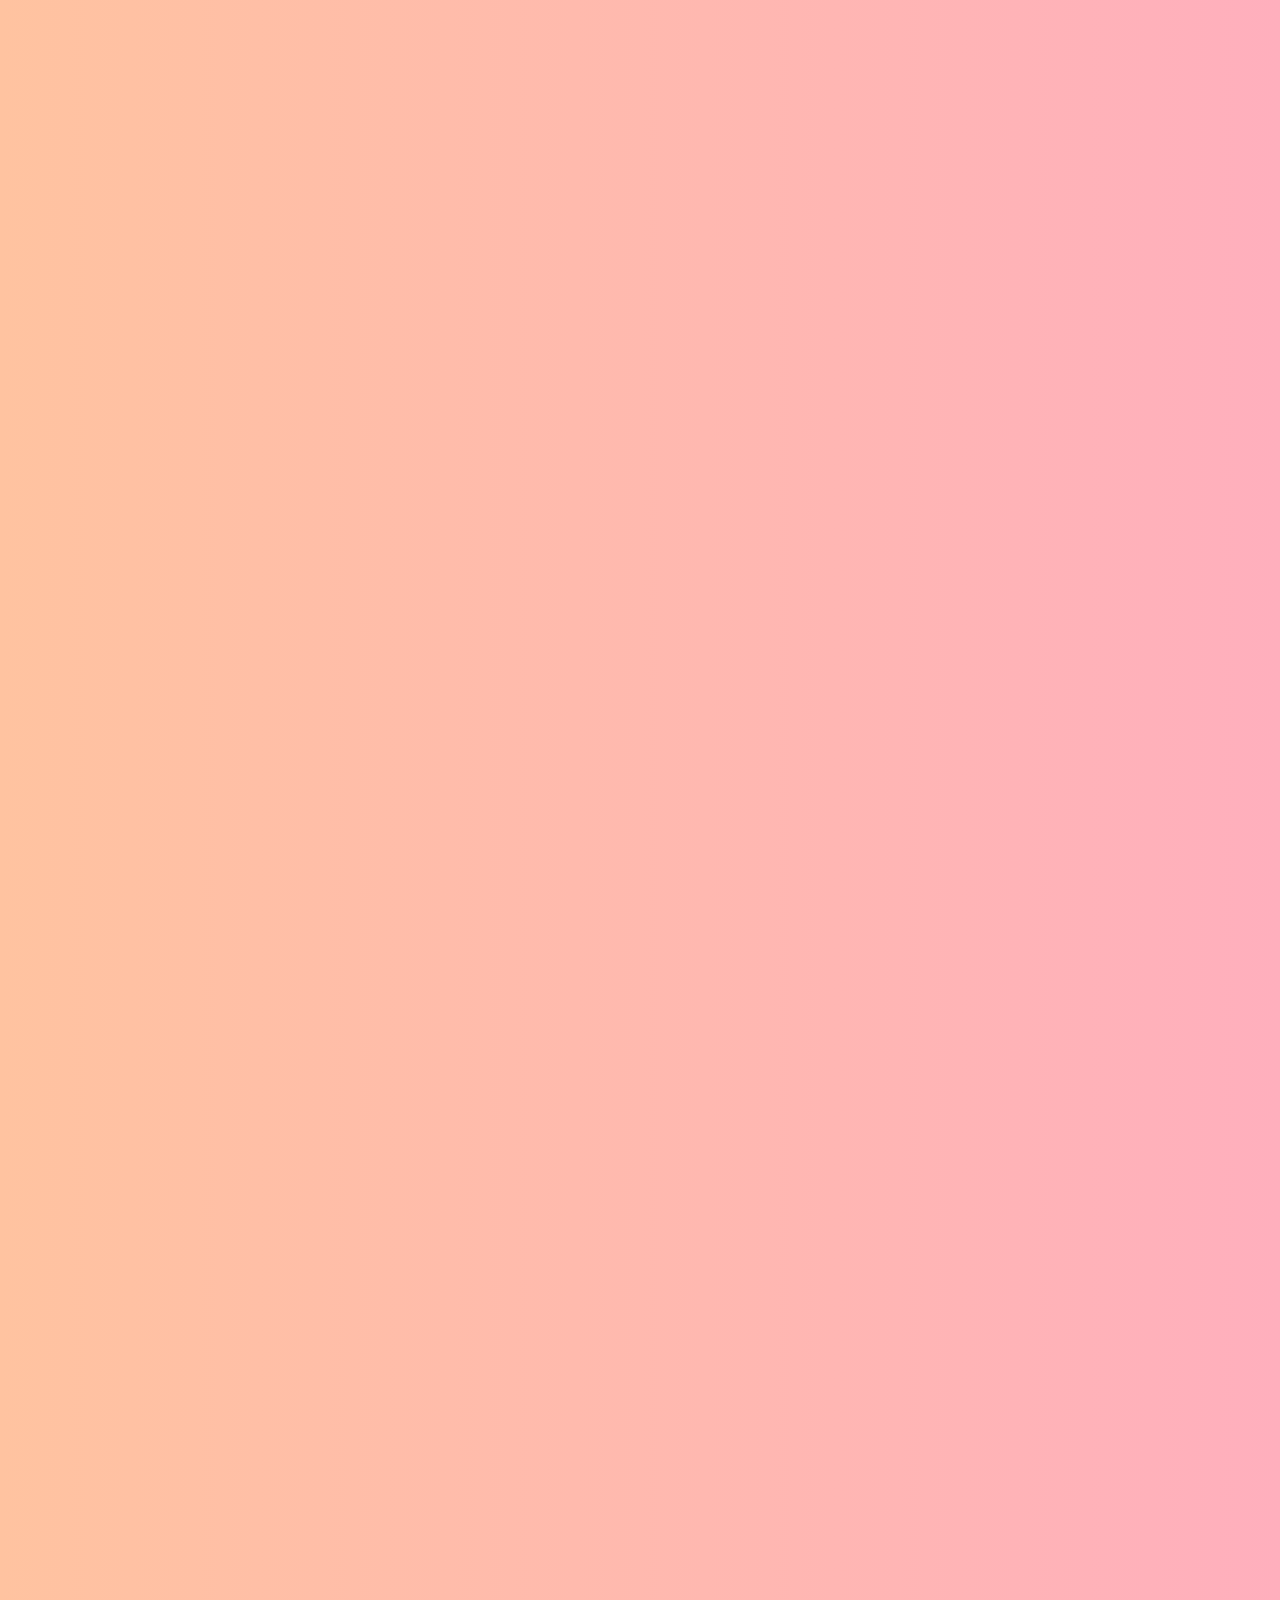
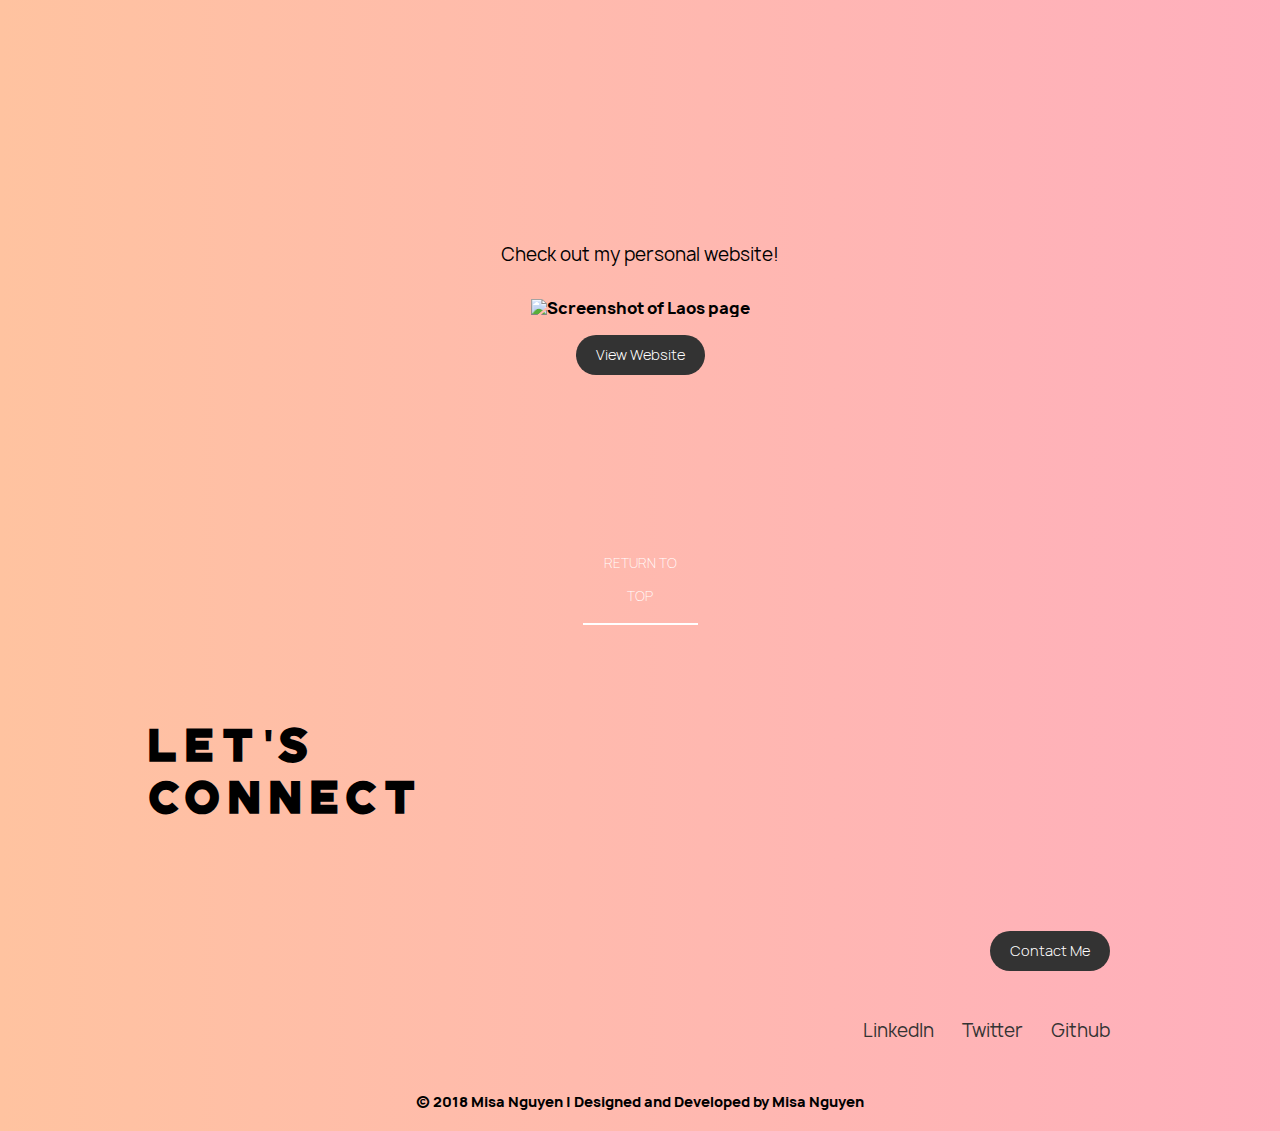
==== commit afa1a17d: "style edits to homepage" ====
--- a/about.html
+++ b/about.html
@@ -12,9 +12,6 @@
 
     <!-- Font Awesome -->
     <link rel="stylesheet" href="https://use.fontawesome.com/releases/v5.0.10/css/all.css" integrity="sha384-+d0P83n9kaQMCwj8F4RJB66tzIwOKmrdb46+porD/OvrJ+37WqIM7UoBtwHO6Nlg" crossorigin="anonymous">
-    <!-- Google Fonts -->
-    <link href="https://fonts.googleapis.com/css?family=Poppins:200,300,400,500" rel="stylesheet">
-    <link href="https://fonts.googleapis.com/css?family=Playfair+Display:400,700,900" rel="stylesheet">
 
     <!-- AOS Style -->
     <link rel="stylesheet" href="https://unpkg.com/aos@next/dist/aos.css" />
@@ -27,24 +24,22 @@
   <body id="top">
     <header>
       <!-- NAVIGATION -->
-      <nav class="navbar navbar-expand-lg navbar-light sticky-top" role="navigation">
+      <nav class="navbar navbar-expand-lg navbar-light" role="navigation">
         <a class="navbar-brand" href="index.html">
-          <img class="logoblack" src="images/misa_logo_black.png" alt="Misa Logo">
+          <img class="logoblack1" src="images/misa_logo_black.png" alt="Misa Logo">
         </a>
-        <button class="navbar-toggler collapsed" type="button" data-toggle="collapse" data-target="#navbarNav" aria-controls="navbarNav" aria-expanded="false" aria-label="Toggle navigation">
-         <span> </span>
-         <span> </span>
-         <span> </span>
-        </button>
-        <div class="nav-menu collapse navbar-collapse" id="navbarNav">
-          <ul class="navbar-nav ml-auto">
-            <li class="nav-item"><a class="nav-link" href="index.html">HOME</a></li>
-            <li class="nav-item"><a class="nav-link" href="index.html#workanchor">WORK</a></li>
-            <li class="nav-item"><a class="nav-link" href="about.html">ABOUT</a></li>
-            <li class="nav-item"><a class="nav-link" href="contact.html">CONTACT</a></li>
-          </ul>
-        </div>
+        <span class="menu" id="toggle"><b>MENU</b></span>
       </nav>
+      <div class="overlay" id="overlay">
+      <nav class="overlay-menu">
+        <ul>
+          <li class="nav-item"><a class="nav-link" href="index.html">HOME</a></li>
+          <li class="nav-item"><a class="nav-link" href="#" v-scroll-to="#workanchor">CASE STUDIES</a></li>
+          <li class="nav-item"><a class="nav-link" href="about.html">ABOUT</a></li>
+          <li class="nav-item"><a class="nav-link" href="contact.html">CONTACT</a></li>
+        </ul>
+      </nav>
+    </div>
     </header>
 
     <section class="hero">
--- a/styles/about.css
+++ b/styles/about.css
@@ -67,125 +67,138 @@
 body {
   font-family: "Manrope", sans-serif;
   background: #eacc35;  /* fallback for old browsers */
-  /* background-image: linear-gradient(to right, #ffc3a0 0%, #ffafbd 100%); */
+  background-image: linear-gradient(to right, #ffc3a0 0%, #ffafbd 100%);
 }
 
 /* Navigation Bar */
-
-.navbar-nav {
+.logoblack1 {
+  width: 90px;
+  z-index: 1000;
+}
+
+.navbar {
+  position: fixed;
+  z-index: 70;
+  padding: 20px;
+  width: 100%;
+  display: flex;
+  justify-content: space-between;
+}
+
+.menu {
+  padding-right: 20px;
+}
+
+.menu:hover {
+  color: white;
+  transition: ease-in-out .5s;
+  cursor: pointer;
+}
+
+.rotateEffect {
+  -moz-transform: scale(1, -1);
+  -webkit-transform: scale(1, -1);
+  -o-transform: scale(1, -1);
+  -ms-transform: scale(1, -1);
+  transform: scale(1, -1);
+}
+
+.overlay {
+  position: fixed;
+  background: #ffea96;
+  top: 0;
+  left: 0;
+  width: 100%;
+  height: 0%;
+  opacity: 0;
+  visibility: hidden;
+  transition:  visibility .35s, height .35s;
   overflow: hidden;
+  z-index: 1;
+}
+
+.overlay.open {
+  opacity: 1;
+  visibility: visible;
+  height: 100%;
+}
+
+.overlay.close {
+  visibility: hidden;
+}
+
+li {
+  animation: fadeInLeft .5s ease forwards;
+  animation-delay: .35s;
+}
+
+li:nth-of-type(2) {
+  animation-delay: .40s;
+}
+li:nth-of-type(3) {
+  animation-delay: .45s;
+}
+li:nth-of-type(4) {
+  animation-delay: .50s;
+}
+
+
+.overlay-menu {
+    position: relative;
+    height: 70%;
+    top: 60%;
+    left: 5%;
+    transform: translateY(-50%);
+    font-size: 40px;
+    font-weight: 800;
+    text-align: left;
+  }
+
+ul {
+    list-style: none;
+    padding: 0;
+    margin: 0 auto;
+    display: inline-block;
+    position: relative;
+    height: 100%;
+  }
+
+.nav-link a {
+  display: block;
+  height: 25%;
+  height: calc(100% / 4);
+  min-height: 60px;
   position: relative;
-}
-
-.navbar-nav a:link {
-  font-size: 16px;
-}
-
-.navbar-light .navbar-toggler {
-  border: none!important;
-}
-
-button:focus {
-  outline: none;
-}
-
-.navbar-toggler span {
-   display: block;
-   background-color: #444;
-   height: 3px;
-   width: 25px;
-   margin-top: 4px;
-   margin-bottom: 4px;
-   -webkit-transform: rotate(0deg);
-   -moz-transform: rotate(0deg);
-   -o-transform: rotate(0deg);
-   transform: rotate(0deg);
-   opacity: 1;
-}
-
-.navbar-toggler span:nth-child(1),
-.navbar-toggler span:nth-child(3) {
-   -webkit-transition: transform .35s ease-in-out;
-   -moz-transition: transform .35s ease-in-out;
-   -o-transition: transform .35s ease-in-out;
-   transition: transform .35s ease-in-out;
-}
-
-.navbar-toggler:not(.collapsed) span:nth-child(1) {
-    margin-top: 0px;
-    -webkit-transform: rotate(135deg);
-    -moz-transform: rotate(135deg);
-    -o-transform: rotate(135deg);
-    transform: rotate(135deg);
-    opacity: 0.9;
-}
-
-.navbar-toggler:not(.collapsed) span:nth-child(2) {
-    height: 12px;
-    visibility: hidden;
-    background-color: transparent;
-}
-
-.navbar-toggler:not(.collapsed) span:nth-child(3) {
-    margin-top: -22px;
-    -webkit-transform: rotate(-135deg);
-    -moz-transform: rotate(-135deg);
-    -o-transform: rotate(-135deg);
-    transform: rotate(-135deg);
-    opacity: 0.9;
-}
-
-.navbar-light .navbar-nav a {
-  display: block;
-  position: relative;
-  float: right;
-  text-decoration: none;
-  cursor: pointer;
-}
-
-.navbar-light .nav-menu .nav-link {
-  color: #000;
-  margin-right: 20px;
-}
-
-.nav-menu ul li a:before, .nav-menu ul li a:after {
-  content: '';
-  position: absolute;
-  width: 0%;
-  height: 3px;
-  top: 90%;
-  margin-top: -0.5px;
-  background: #fff;
-}
-
-.nav-menu ul li a:hover {
-  color: #000;
-}
-
-.nav-menu ul li a:before {
-  left: -3.5px;
-}
-
-.nav-menu ul li a:after {
-  right: 2.5px;
-  background: #fff;
-  transition: width 0.8s cubic-bezier(0.22, 0.61, 0.36, 1);
-}
-
-.nav-menu ul li a:hover:before {
-  background: #fff;
-  width: 100%;
-  transition: width 0.4s cubic-bezier(0.22, 0.61, 0.36, 1);
-}
-
-.nav-menu ul li a:hover:after {
-  background: transparent;
-  width: 100%;
-  transition: 0s;
-}
-
-.logoblack {
-  width: 90px;
+  opacity: 0;
+  color: #333;
+  padding: 10px;
+}
+
+.nav-link:visited {
+    display: block;
+    position: relative;
+    color: #333;
+    text-decoration: none;
+    overflow: hidden;
+}
+
+.nav-link:hover {
+  color: #fff;
+  -webkit-transition: ease-in-out .5s;
+  -moz-transition: ease-in-out .5s;
+  -o-transition: ease-in-out .5s;
+  transition: ease-in-out .5s;
+}
+
+@keyframes fadeInLeft {
+  0% {
+    opacity: 0;
+    right: 20%;
+  }
+  100% {
+    opacity: 1;
+    right: 0;
+  }
 }
 
 
@@ -193,26 +206,15 @@
 .hero {
   width: 100%;
   padding: 20px;
+  padding-top: 100px;
 }
 
 h1 {
-  font-family: "Roboto", sans-serif;
+  font-family: "Bourbon Grotesque Regular", "Hiragino Sans", "Raleway", sans-serif;
   font-size: 50px;
   font-weight: 800;
-  letter-spacing: 10px;
-  color: #fff;
-}
-
-.t-stroke {
-  color: transparent;
-  -moz-text-stroke-width: 2px;
-  -webkit-text-stroke-width: 2px;
-  -moz-text-stroke-color: #212121;
-  -webkit-text-stroke-color: #212121;
-}
-
-.t-shadow {
-  text-shadow: 4px 4px #fff;
+  letter-spacing: 5px;
+  line-height: 60px;
 }
 
 h2 {
@@ -318,7 +320,7 @@
 }
 /* mouse over link */
 a:hover {
-    color: #dd449b;
+    color: #fff;
 }
 /* selected link */
 a:active {
@@ -327,7 +329,7 @@
 
 .btn-primary {
   font-size: 14px;
-  background-color: #dd449b;
+  background-color: #333;
   color: #fff;
   border-color: transparent;
   border-radius: 80px;
@@ -337,21 +339,18 @@
 
 .btn-primary:hover {
   background-color: transparent;
-  border-color: #dd449b;
+  border-color: #333;
 }
 
 .btn-primary a:hover {
-  color: #dd449b;
+  color: #333;
 }
 
 /* Return to Top */
 .bounce p {
-  font-family: "Poppins", sans-serif;
-  font-weight: 300;
-  position: absolute;
+  position: relative;
   left: 0;
   right: 0;
-  z-index: 3;
   padding: 10px;
   font-size: 13px;
   text-align: center;
@@ -359,11 +358,12 @@
   width: 115px;
   margin-left: auto;
   margin-right: auto;
-  margin-top: -70px;
+  /* margin-top: -100px; */
   transition: width 0.5s;
 }
 
 .bounce {
+  z-index: 1;
   -moz-animation: bounce 2s infinite;
   -webkit-animation: bounce 2s infinite;
   animation: bounce 2s infinite;
@@ -390,6 +390,15 @@
   /* background-color: #bf6e87; */
 }
 
+footer h3 {
+  font-family: "Bourbon Grotesque Regular", "Raleway", sans-serif;
+  font-size: 40px;
+  font-weight: 800;
+  letter-spacing: 5px;
+  text-align: left;
+  width: 300px;
+}
+
 .footername {
   margin-top: 80px;
 }
@@ -480,8 +489,12 @@
     padding: 0 30px;
   }
 
+  .hero {
+    padding-top: 100px;
+  }
+
   h1 {
-    font-size: 60px;
+    font-size: 50px;
     margin-top: 50px;
   }
 
@@ -490,7 +503,7 @@
   }
 
   .profileimg img {
-    width: 50%;
+    width: 70%;
   }
 
   /* Main */
@@ -538,7 +551,6 @@
   /* Footer section */
   footer {
     position: relative;
-    margin-top: 10px;
     padding-bottom: 20px;
     width: 100%;
   }
@@ -562,20 +574,16 @@
   }
 
   .hero {
-    margin-top: 50px;
+    padding-top: 100px;
   }
 
   h1 {
-    font-size: 70px;
+    font-size: 50px;
     margin-top: 0;
   }
 
-  .t-shadow {
-    text-shadow: 6px 6px #fff;
-  }
-
   h2 {
-    font-size: 24px;
+    font-size: 20px;
   }
 
   .profileimg img {
@@ -639,10 +647,14 @@
     position: relative;
     padding-bottom: 20px;
     width: 100%;
-    margin-top: 20px;
+  }
+
+  .bounce {
+    padding-bottom: 0;
   }
 
   .footername {
+    padding: 0 0 50px 50px;
     font-size: 45px;
   }
 
@@ -668,7 +680,7 @@
   }
 
   .hero {
-    margin-top: 50px;
+    padding-top: 100px;
   }
 
   .headline {
@@ -676,16 +688,16 @@
   }
 
   h1 {
-    font-size: 80px;
+    font-size: 50px;
     margin-top: 0;
   }
 
   h2 {
-    font-size: 24px;
+    font-size: 20px;
   }
 
   .profileimg img {
-    width: 60%;
+    width: 80%;
   }
 
   .subtitle, p {
@@ -749,7 +761,7 @@
   }
 
   .btn-primary {
-    font-size: 16px;
+    font-size: 14px;
   }
 
   /* Footer section */
@@ -759,11 +771,6 @@
     width: 100%;
   }
 
-  .footername {
-    font-size: 60px;
-    padding: 0 0 50px 50px;
-  }
-
   .footerbtn {
     margin-bottom: 30px;
   }
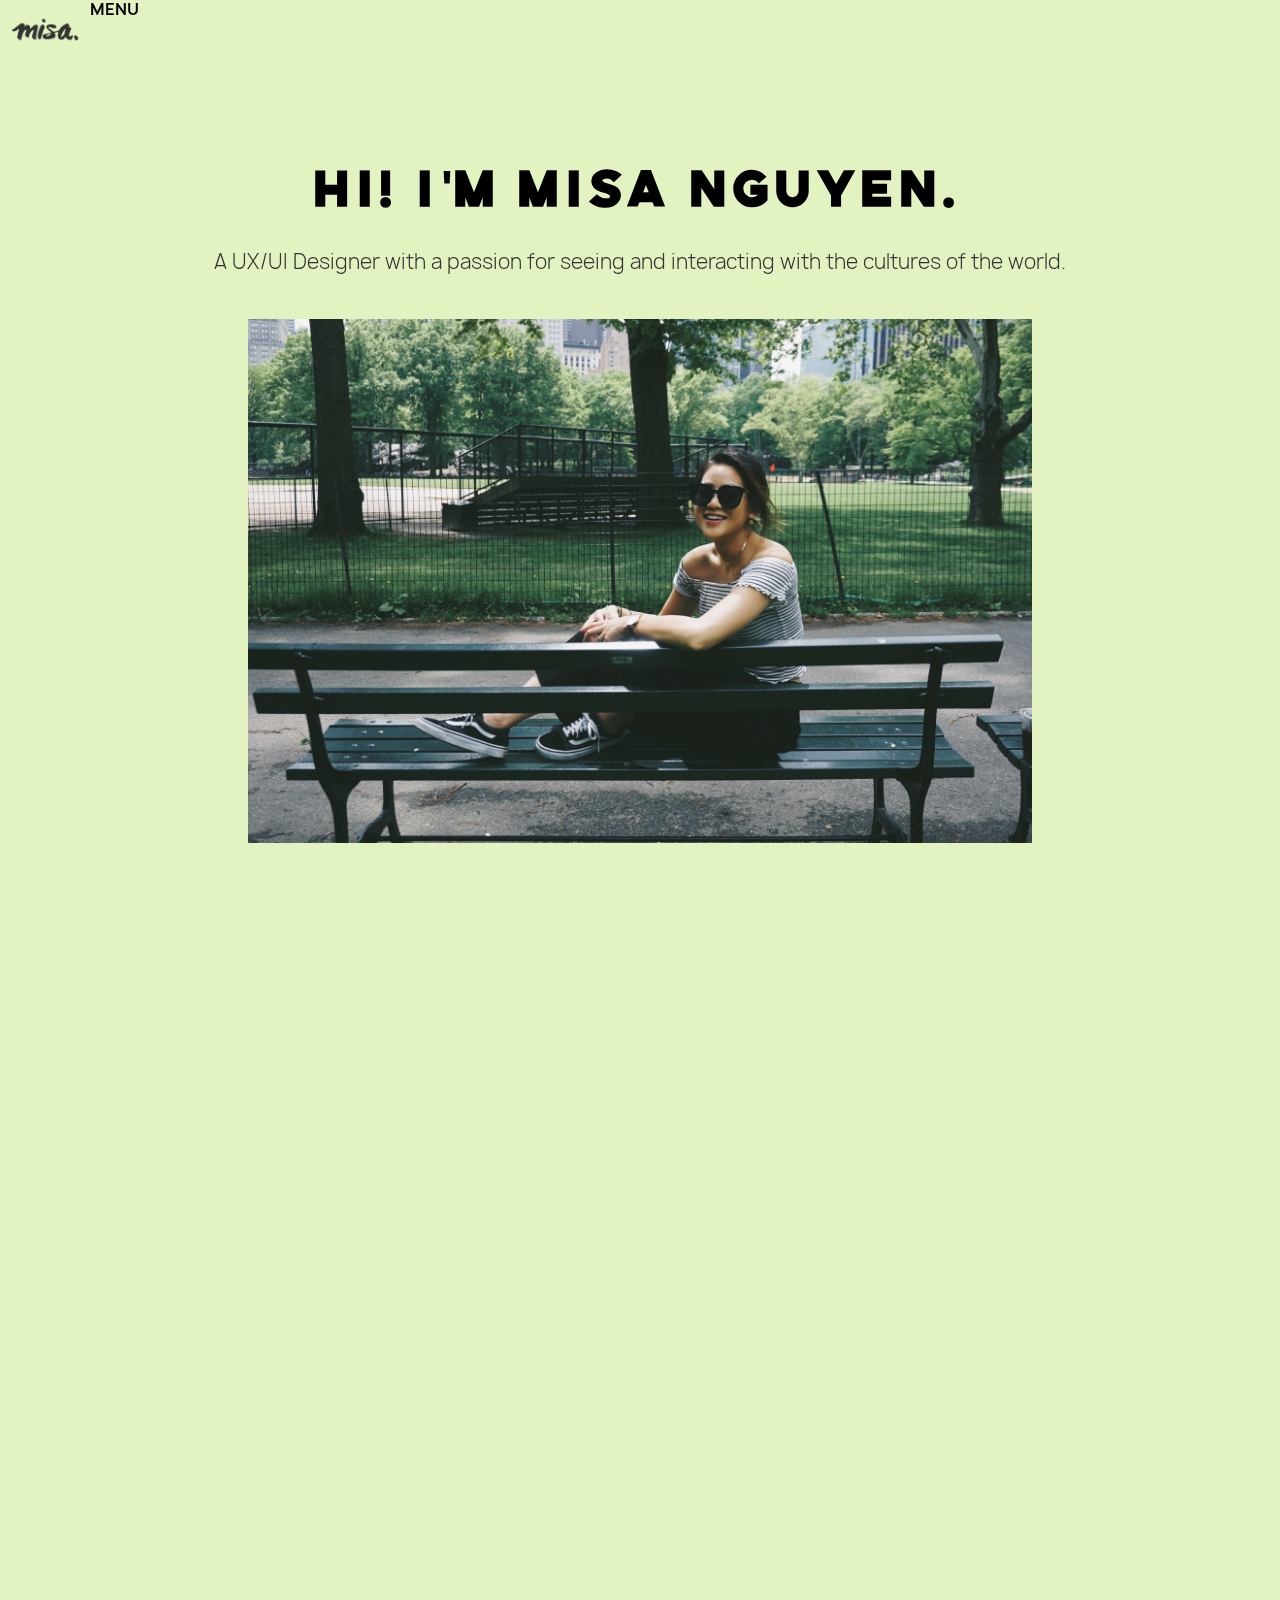
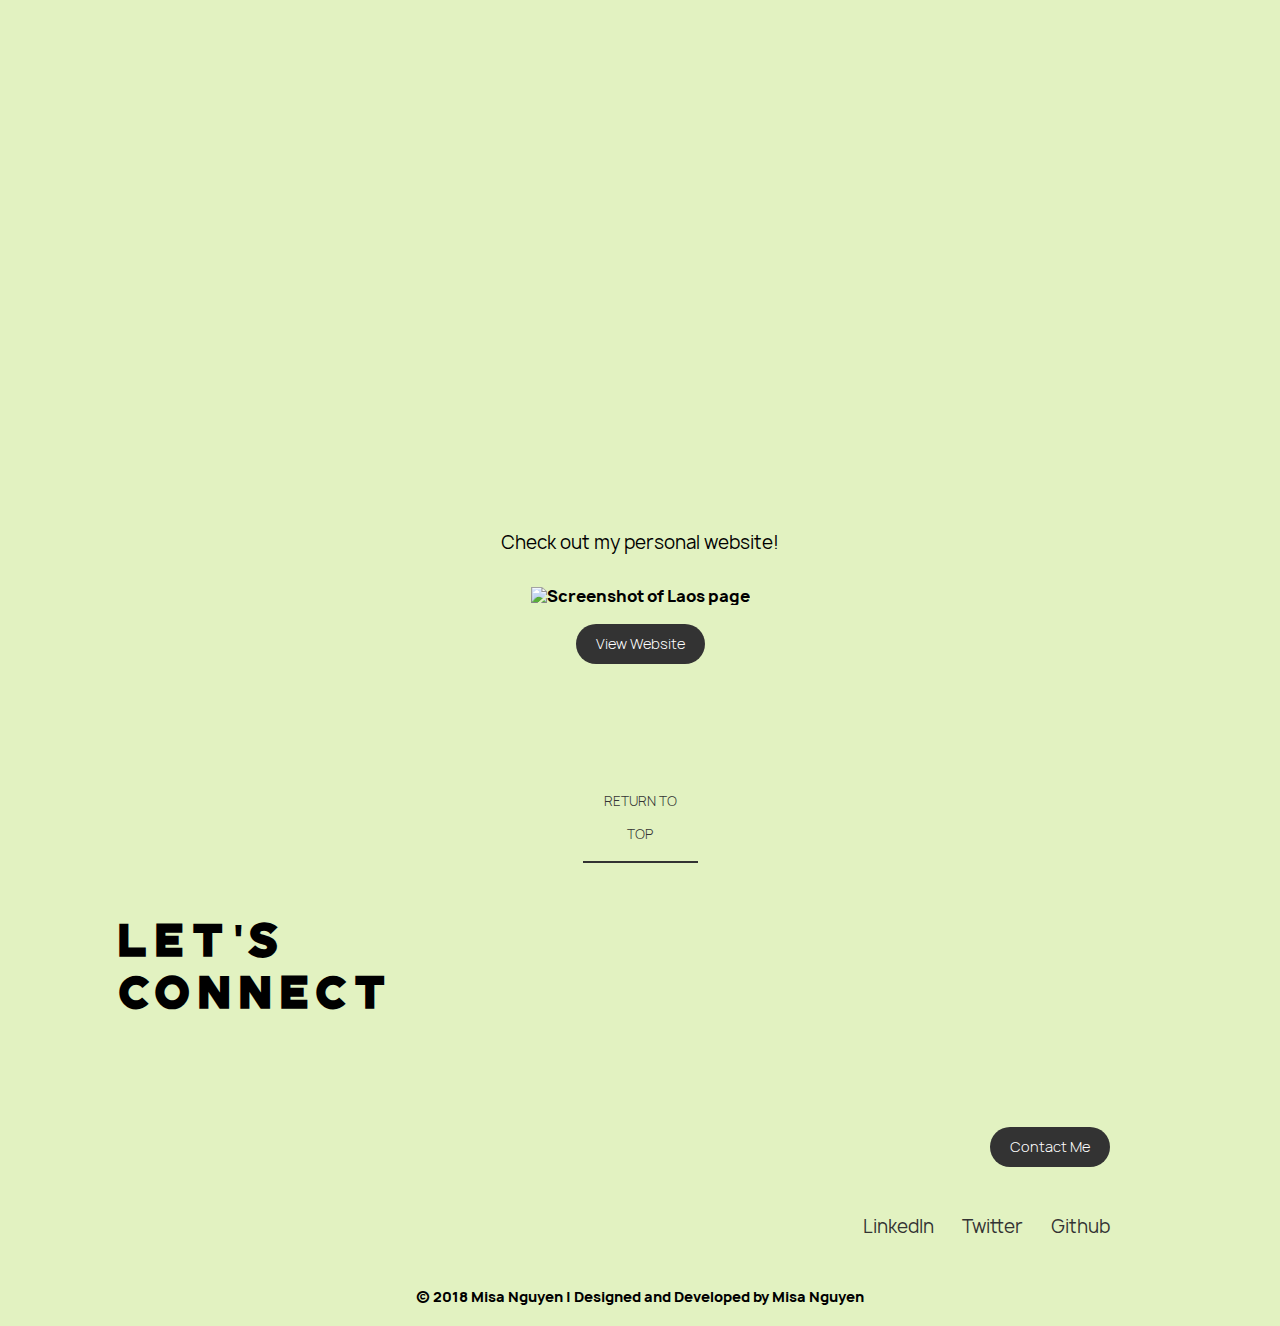
==== commit c5cabb09: "edited other pages for style changes" ====
--- a/about.html
+++ b/about.html
@@ -24,32 +24,32 @@
   <body id="top">
     <header>
       <!-- NAVIGATION -->
-      <nav class="navbar navbar-expand-lg navbar-light" role="navigation">
-        <a class="navbar-brand" href="index.html">
-          <img class="logoblack1" src="images/misa_logo_black.png" alt="Misa Logo">
-        </a>
-        <span class="menu" id="toggle"><b>MENU</b></span>
-      </nav>
-      <div class="overlay" id="overlay">
-      <nav class="overlay-menu">
-        <ul>
-          <li class="nav-item"><a class="nav-link" href="index.html">HOME</a></li>
-          <li class="nav-item"><a class="nav-link" href="#" v-scroll-to="#workanchor">CASE STUDIES</a></li>
-          <li class="nav-item"><a class="nav-link" href="about.html">ABOUT</a></li>
-          <li class="nav-item"><a class="nav-link" href="contact.html">CONTACT</a></li>
-        </ul>
-      </nav>
-    </div>
+        <nav class="navbar" role="navigation">
+          <a class="navbar-brand" href="index.html">
+            <img class="logoblack1" src="images/misa_logo_black.png" alt="Misa Logo">
+          </a>
+          <span class="menu" id="toggle"><b>MENU</b></span>
+        </nav>
+        <div class="overlay" id="overlay">
+        <nav class="overlay-menu">
+          <ul>
+            <li class="nav-item"><a class="nav-link" href="index.html">Home</a></li>
+            <li class="nav-item"><a class="nav-link" href="index.html#workanchor">Case Studies</a></li>
+            <li class="nav-item"><a class="nav-link" href="about.html">About</a></li>
+            <li class="nav-item"><a class="nav-link" href="index.html#footeranchor">Contact</a></li>
+          </ul>
+        </nav>
+      </div>
     </header>
 
     <section class="hero">
       <div id="aboutmain" class="row" data-aos="fade-up">
-        <div class="headline col-lg-6 col-md-12 col-sm-12" align="left">
+        <div class="headline col-lg-12 col-md-12 col-sm-12" align="center">
           <h1>HI! I'M MISA NGUYEN.</h1>
           <h2>A UX/UI Designer with a passion for seeing and interacting with the cultures of the world.</h2>
           <!-- <h2>In a nutshell: <br>Former Tokyo-ite, trilingual, wannabe Spotify playlist maker, backpacker, and problem solver.</h2> -->
         </div>
-        <div class="profileimg col-lg-6 col-md-12 col-sm-12" align="right">
+        <div class="profileimg col-lg-12 col-md-12 col-sm-12" align="center">
           <img src="images/about/profilephoto2.JPG" alt="profile photo">
         </div>
       </div>
@@ -58,32 +58,37 @@
     <!-- MAIN  -->
     <main class="container-fluid">
       <div id="about1" class="row" data-aos="fade-up">
-          <div id="content1left" class="col-lg-6 col-md-12 col-sm-12" align="left">
+          <!-- <div id="content1left" class="col-lg-6 col-md-12 col-sm-12" align="left">
             <img src="images/about/japan.jpg" alt="japan photo">
-          </div>
-          <div id="content1right" class="col-lg-6 col-md-12 col-sm-12" align="right">
-            <p class="subtitle">My foray into the world of art and design.</p>
+          </div> -->
+          <div class="offset-lg-2 col-lg-8 offset-md-2 col-md-8 col-sm-12" align="left">
+            <h3>01 //</h3>
+            <p class="subtitle">MY FORAY INTO THE WORLD OF ART AND DESIGN</p>
             <p>At the age of 3 I wanted to be the next Monet. At the age of 10, I began to interact with computers and learned what computer graphics were. I found myself heavily invested in learning the basics of graphic design using Photoshop and blog layout design using html and css. I joined forums where I could make nifty little animated gifs before memes were popular and would spend countless hours on dafont.com staring at all the fonts they had to offer. Realizing now, how typography has an impact on the way we view the products that we interact with on an everyday basis.</p>
           </div>
       </div>
       <div id="about2" class="row" data-aos="fade-up">
-          <div id="content2left" class="col-lg-6 col-md-12 col-sm-12" align="left">
-            <p class="subtitle">Deviation and experiences abroad.</p>
+          <div class="offset-lg-2 col-lg-8 offset-md-2 col-md-8 col-sm-12" align="left">
+            <h3>02 //</h3>
+            <p class="subtitle">DEVIATION AND EXPERIENCES ABROAD</p>
             <p>After studying politics and human behavior in an international setting, my dream of living abroad came true when I moved to Tokyo, Japan for 3 years.  I had the opportunity to teach English in a corporate setting and worked in the pharmaceutical recruitment industry thereafter. Working in a fast-paced, hard-hitting environment where I was constantly assessing business KPIs and speaking with top professionals on a daily basis, gave me the skillset to negotiate and work with clientele under pressure.</p>
           </div>
-          <div id="content2right" class="col-lg-6 col-md-12 col-sm-12" align="right">
+          <!-- <div id="content2right" class="col-lg-6 col-md-12 col-sm-12" align="right">
             <img src="images/about/vietnam2.jpg" alt="thailand photo">
+          </div> -->
+      </div>
+      <div id="about3" class="row" data-aos="fade-up">
+          <div class="offset-lg-2 col-lg-8 offset-md-2 col-md-8 col-sm-12" align="left">
+            <h3>03 //</h3>
+            <p class="subtitle">FINDING UX AND PURSUING THE DREAM</p>
+            <p>Exploring a career in fashion back in California after leaving Japan and backpacking solo for 3 to 4 months in Southeast Asia, reignited my interests in design and the arts. Working as the Operations Manager for the major fashion house, Chanel, I learned to appreciate the intricate detailing that went into embroidery and designs that were hand stitched for the brand’s bags. I grew increasingly curious about how both good and bad design affects how the user interacts with a technological interface and I chose Bloc as my apprenticeship program to guide me in learning the hard skills.  Knowing now that design comes hand in hand with the business needs of a company, my confidence to interact client side with my detailed eye for design is my greatest asset. Design goes beyond just looking like another pretty interface but is layers of research and thought, centered around human behavior.
+            </p>
           </div>
       </div>
-      <div id="about3" class="row" data-aos="fade-up">
-          <div id="content3left" class="col-lg-6 col-md-12 col-sm-12" align="left">
+      <div id="about4" class="row" data-aos="fade-up">
+          <div class="offset-lg-2 col-lg-8 offset-md-2 col-md-8 col-sm-12" align="left">
             <h3 class="quote">"The details are not the details. They make the design."</h3>
             <p><b>-Charles Eames<b></p>
-          </div>
-          <div id="content3right" class="col-lg-6 col-md-12 col-sm-12" align="right">
-            <p class="subtitle">Finding UX and pursuing the dream.</p>
-            <p>Exploring a career in fashion back in California after leaving Japan and backpacking solo for 3 to 4 months in Southeast Asia, reignited my interests in design and the arts. Working as the Operations Manager for the major fashion house, Chanel, I learned to appreciate the intricate detailing that went into embroidery and designs that were hand stitched for the brand’s bags. I grew increasingly curious about how both good and bad design affects how the user interacts with a technological interface and I chose Bloc as my apprenticeship program to guide me in learning the hard skills.  Knowing now that design comes hand in hand with the business needs of a company, my confidence to interact client side with my detailed eye for design is my greatest asset. Design goes beyond just looking like another pretty interface but is layers of research and thought, centered around human behavior.
-            </p>
           </div>
       </div>
       <div class="row">
@@ -113,7 +118,7 @@
           </div>
           <div class="connect col-lg-6 col-md-6 col-12" align="right">
             <div class="footerbtn">
-              <button type="button" class="btn btn-primary"><a href="contact.html">Contact Me</a></button>
+              <button type="button" class="btn btn-primary"><a href="mailto:misanguyen1390@gmail.com">Contact Me</a></button>
             </div>
             <div class="social">
               <a href="https://www.linkedin.com/in/misanguyen1390" aria-label="Go to LinkedIn page">LinkedIn</a>
--- a/styles/about.css
+++ b/styles/about.css
@@ -66,8 +66,8 @@
 
 body {
   font-family: "Manrope", sans-serif;
-  background: #eacc35;  /* fallback for old browsers */
-  background-image: linear-gradient(to right, #ffc3a0 0%, #ffafbd 100%);
+  background: #e2f2c1;  /* fallback for old browsers */
+  /* background-image: linear-gradient(to right, #ffc3a0 0%, #ffafbd 100%); */
 }
 
 /* Navigation Bar */
@@ -79,10 +79,10 @@
 .navbar {
   position: fixed;
   z-index: 70;
-  padding: 20px;
+  /* padding: 10px; */
   width: 100%;
   display: flex;
-  justify-content: space-between;
+  /* justify-content: space-between; */
 }
 
 .menu {
@@ -147,11 +147,12 @@
     position: relative;
     height: 70%;
     top: 60%;
-    left: 5%;
+    left: 4%;
     transform: translateY(-50%);
     font-size: 40px;
     font-weight: 800;
     text-align: left;
+    overflow: scroll;
   }
 
 ul {
@@ -210,76 +211,23 @@
 }
 
 h1 {
-  font-family: "Bourbon Grotesque Regular", "Hiragino Sans", "Raleway", sans-serif;
-  font-size: 50px;
+  font-family: "Bourbon Grotesque Regular", "Raleway", sans-serif;
+  font-size: 45px;
   font-weight: 800;
-  letter-spacing: 5px;
+  letter-spacing: 3px;
   line-height: 60px;
 }
 
 h2 {
-  font-size: 24px;
+  font-size: 20px;
   font-weight: 300;
   color: #333;
   padding-bottom: 30px;
 }
 
 /* Main */
-.container-fluid {
-  width: 100%;
-  padding: 0 20px;
-  display: -webkit-box;
-  display: -moz-box;
-  display: -ms-flexbox;
-  display: -webkit-flex;
-  display: flex;
-  -webkit-box-orient: vertical;
-  -moz-box-orient: vertical;
-  -webkit-flex-direction: column;
-  -ms-flex-direction: column;
-  flex-direction: column;
-}
-
 #about1, #about2, #about3 {
   padding: 20px 0;
-}
-
-.container-fluid #content1left {
-  -webkit-box-ordinal-group: 2;
-  -moz-box-ordinal-group: 2;
-  -ms-flex-order: 2;
-  -webkit-order: 2;
-  order: 2;
-}
-
-.container-fluid #content1right {
-  -webkit-box-ordinal-group: 1;
-  -moz-box-ordinal-group: 1;
-  -ms-flex-order: 1;
-  -webkit-order: 1;
-  order: 1;
-  text-align: left;
-}
-
-.container-fluid #content3left {
-  -webkit-box-ordinal-group: 2;
-  -moz-box-ordinal-group: 2;
-  -ms-flex-order: 2;
-  -webkit-order: 2;
-  order: 2;
-}
-
-.container-fluid #content3right {
-  -webkit-box-ordinal-group: 1;
-  -moz-box-ordinal-group: 1;
-  -ms-flex-order: 1;
-  -webkit-order: 1;
-  order: 1;
-  text-align: left;
-}
-
-#content3left {
-  color: #fff;
 }
 
 .quote {
@@ -288,16 +236,14 @@
   margin-top: 50px;
 }
 
-.subtitle, p {
-  font-size: 16px;
-}
-
 .subtitle {
-  font-weight: 500;
+  font-size: 14px;
+  font-weight: 600;
 }
 
 p {
-  font-weight: 200;
+  font-size: 18px;
+  font-weight: 300;
   line-height: 33px;
 }
 
@@ -354,7 +300,8 @@
   padding: 10px;
   font-size: 13px;
   text-align: center;
-  border-bottom: 2px solid #fff;
+  border-bottom: 2px solid #333;
+  color: #333;
   width: 115px;
   margin-left: auto;
   margin-right: auto;
@@ -447,22 +394,19 @@
 
 /* Small devices (landscape phones, 576px and up) */
 @media (min-width: 576px) and (max-width: 767px) {
+  .overlay-menu {
+    left: 11%;
+  }
+
   /* Hero */
-  h2 {
-    font-size: 20px;
-  }
-
-  .profileimg {
-    /* text-align: center; */
-  }
-
   .profileimg img {
-    width: 60%;
-  }
-
-  #about1 img, #about2 img {
     width: 80%;
   }
+
+  #about1, #about2, #about3 {
+    margin: 0 40px;
+  }
+
 
   /* Footer section */
   footer {
@@ -484,6 +428,9 @@
 
 /* Medium devices (tablets, 768px and up) */
 @media (min-width: 768px) and (max-width: 991px) {
+  .overlay-menu {
+    left: 12%;
+  }
   /* Hero */
   .hero, .container-fluid {
     padding: 0 30px;
@@ -494,7 +441,7 @@
   }
 
   h1 {
-    font-size: 50px;
+    font-size: 40px;
     margin-top: 50px;
   }
 
@@ -507,42 +454,6 @@
   }
 
   /* Main */
-  .container-fluid {
-    width: 100%;
-    margin-top: 50px;
-    display: -webkit-box;
-    display: -moz-box;
-    display: -ms-flexbox;
-    display: -webkit-flex;
-    display: flex;
-    -webkit-box-orient: vertical;
-    -moz-box-orient: vertical;
-    -webkit-flex-direction: column;
-    -ms-flex-direction: column;
-    flex-direction: column;
-  }
-
-  .container-fluid #content1left, .container-fluid #about3 #content3left {
-    -webkit-box-ordinal-group: 2;
-    -moz-box-ordinal-group: 2;
-    -ms-flex-order: 2;
-    -webkit-order: 2;
-    order: 2;
-  }
-
-  .container-fluid #content1right,  .container-fluid #about3 #content3right {
-    -webkit-box-ordinal-group: 1;
-    -moz-box-ordinal-group: 1;
-    -ms-flex-order: 1;
-    -webkit-order: 1;
-    order: 1;
-    text-align: left;
-  }
-
-  #content1left, #content2right {
-    justify-content: center;
-    text-align: center;
-  }
 
   img {
     width: 70%;
@@ -555,6 +466,10 @@
     width: 100%;
   }
 
+  .footername {
+    margin-top: 50px;
+  }
+
   .social {
     padding-bottom: 50px;
   }
@@ -568,6 +483,9 @@
 
 /* Large devices (desktops, 992px and up) */
 @media (min-width: 992px) {
+  .overlay-menu {
+    left: 10%;
+  }
   /* Hero */
   .hero, .container-fluid {
     padding: 0 50px;
@@ -591,51 +509,6 @@
   }
 
   /* Main */
-  .container-fluid {
-    width: 100%;
-    margin-top: 50px;
-    display: -webkit-box;
-    display: -moz-box;
-    display: -ms-flexbox;
-    display: -webkit-flex;
-    display: flex;
-    -webkit-box-orient: vertical;
-    -moz-box-orient: vertical;
-    -webkit-flex-direction: column;
-    -ms-flex-direction: column;
-    flex-direction: column;
-  }
-
-  .container-fluid #content1left {
-    -webkit-box-ordinal-group: 1;
-    -moz-box-ordinal-group: 1;
-    -ms-flex-order: 1;
-    -webkit-order: 1;
-    order: 1;
-  }
-
-  .container-fluid #content1right {
-    -webkit-box-ordinal-group: 2;
-    -moz-box-ordinal-group: 2;
-    -ms-flex-order: 2;
-    -webkit-order: 2;
-    order: 2;
-    /* text-align: left; */
-  }
-
-  .container-fluid #content3right {
-    max-width: 100%;
-  }
-
-  .container-fluid #content3left {
-    flex-basis: 100%;
-    max-width: 100%;
-  }
-
-  main img {
-    width: 100%;
-    margin-top: 20%;
-  }
 
   #aboutwebsite img {
     width: 70%;
@@ -654,7 +527,8 @@
   }
 
   .footername {
-    padding: 0 0 50px 50px;
+    margin-top: 50px;
+    padding: 0px 0 50px 20px;
     font-size: 45px;
   }
 
@@ -674,6 +548,12 @@
     width: 100px;
   }
 
+  .nav-link {
+    font-size: 45px;
+    margin-top: -20px;
+    padding-bottom: 30px;
+  }
+
   /* Hero */
   .hero, .container-fluid {
     padding: 0 80px;
@@ -697,63 +577,23 @@
   }
 
   .profileimg img {
-    width: 80%;
-  }
-
-  .subtitle, p {
+    width: 70%;
+    margin-bottom: 50px;
+  }
+
+  #about1, #about2, #about3 {
+    padding: 20px 0;
+  }
+
+  .subtitle {
+    font-size: 14px;
+  }
+
+  p {
     font-size: 18px;
   }
 
   /* Main */
-  .container-fluid {
-    width: 100%;
-    margin-top: 50px;
-    display: -webkit-box;
-    display: -moz-box;
-    display: -ms-flexbox;
-    display: -webkit-flex;
-    display: flex;
-    -webkit-box-orient: vertical;
-    -moz-box-orient: vertical;
-    -webkit-flex-direction: column;
-    -ms-flex-direction: column;
-    flex-direction: column;
-  }
-
-  .container-fluid #content1left {
-    -webkit-box-ordinal-group: 1;
-    -moz-box-ordinal-group: 1;
-    -ms-flex-order: 1;
-    -webkit-order: 1;
-    order: 1;
-  }
-
-  .container-fluid #content1right {
-    -webkit-box-ordinal-group: 2;
-    -moz-box-ordinal-group: 2;
-    -ms-flex-order: 2;
-    -webkit-order: 2;
-    order: 2;
-    /* text-align: left; */
-  }
-
-  .container-fluid #content3right {
-    max-width: 100%;
-  }
-
-  .container-fluid #content3left {
-    flex-basis: 100%;
-    max-width: 100%;
-  }
-
-  #about2 {
-    margin: 30px 0;
-  }
-
-  main img {
-    width: 100%;
-    margin-top: 0;
-  }
 
   #aboutwebsite img {
     width: 60%;
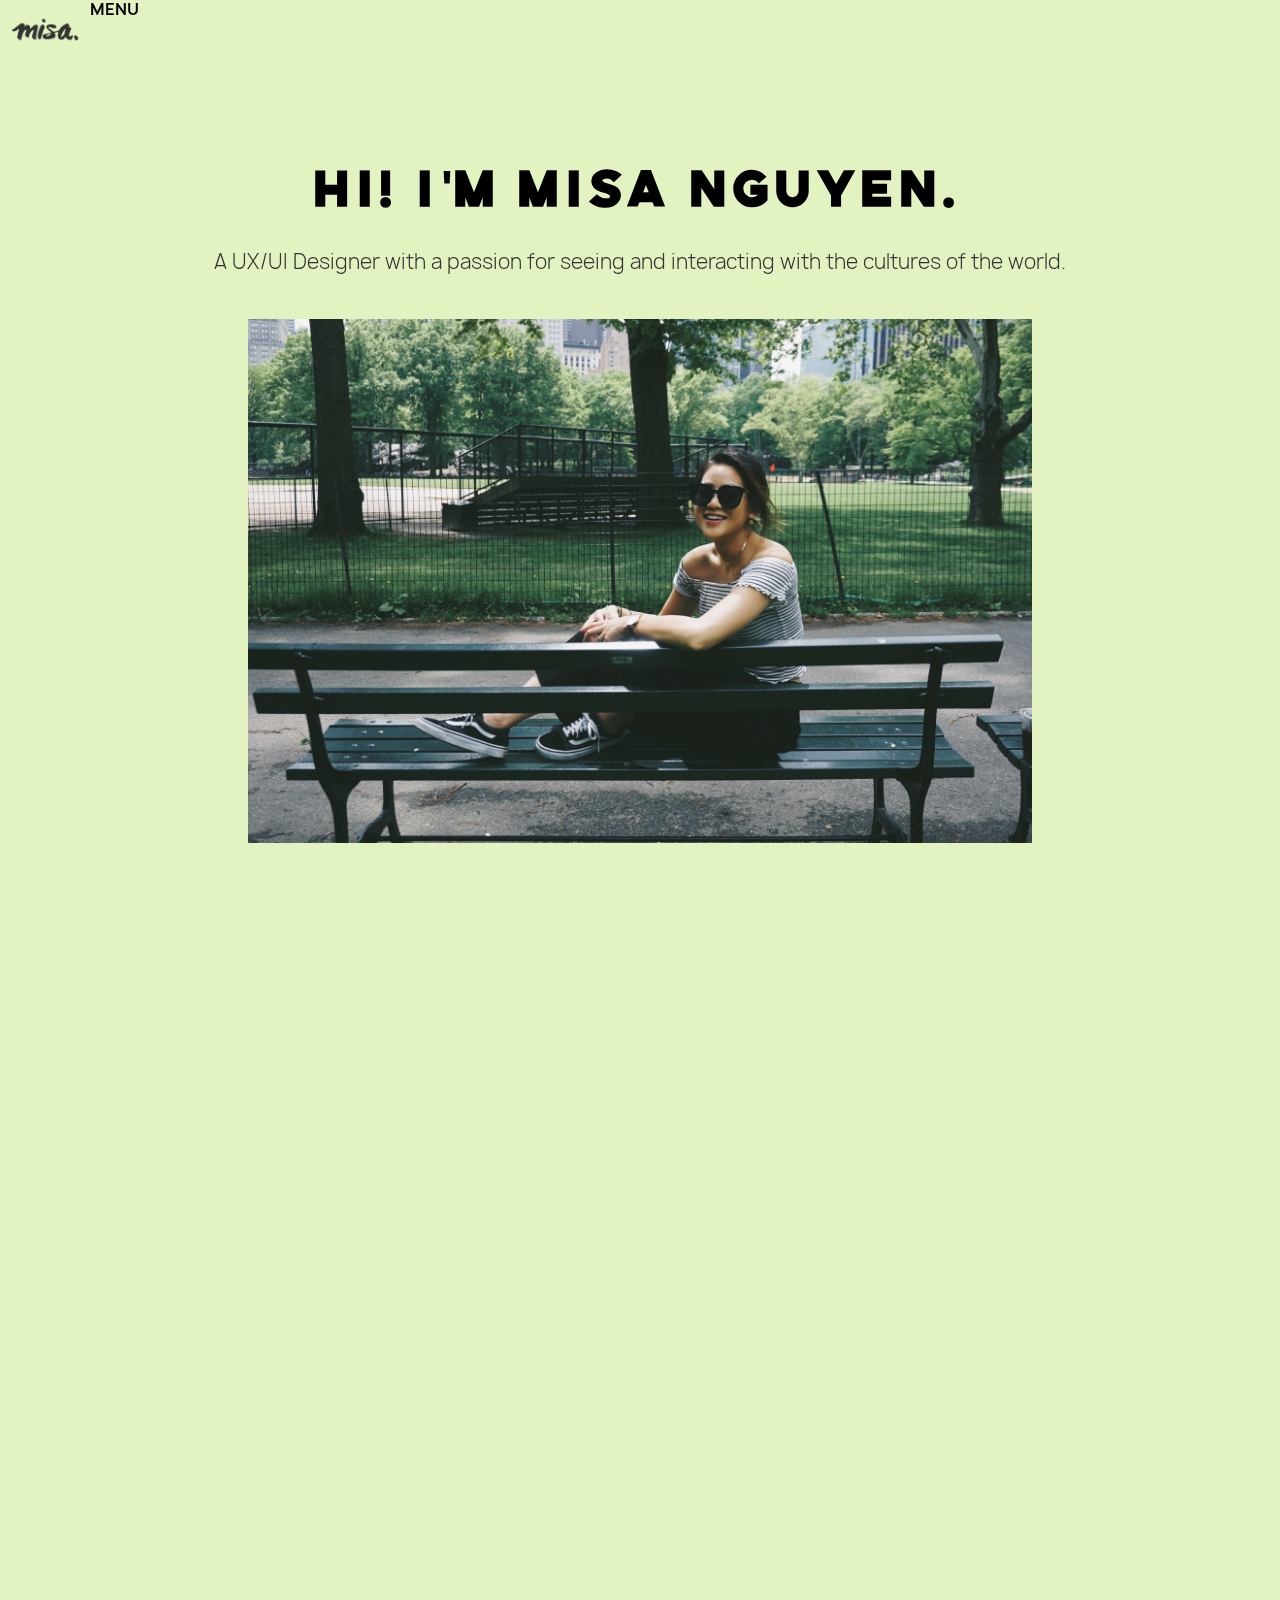
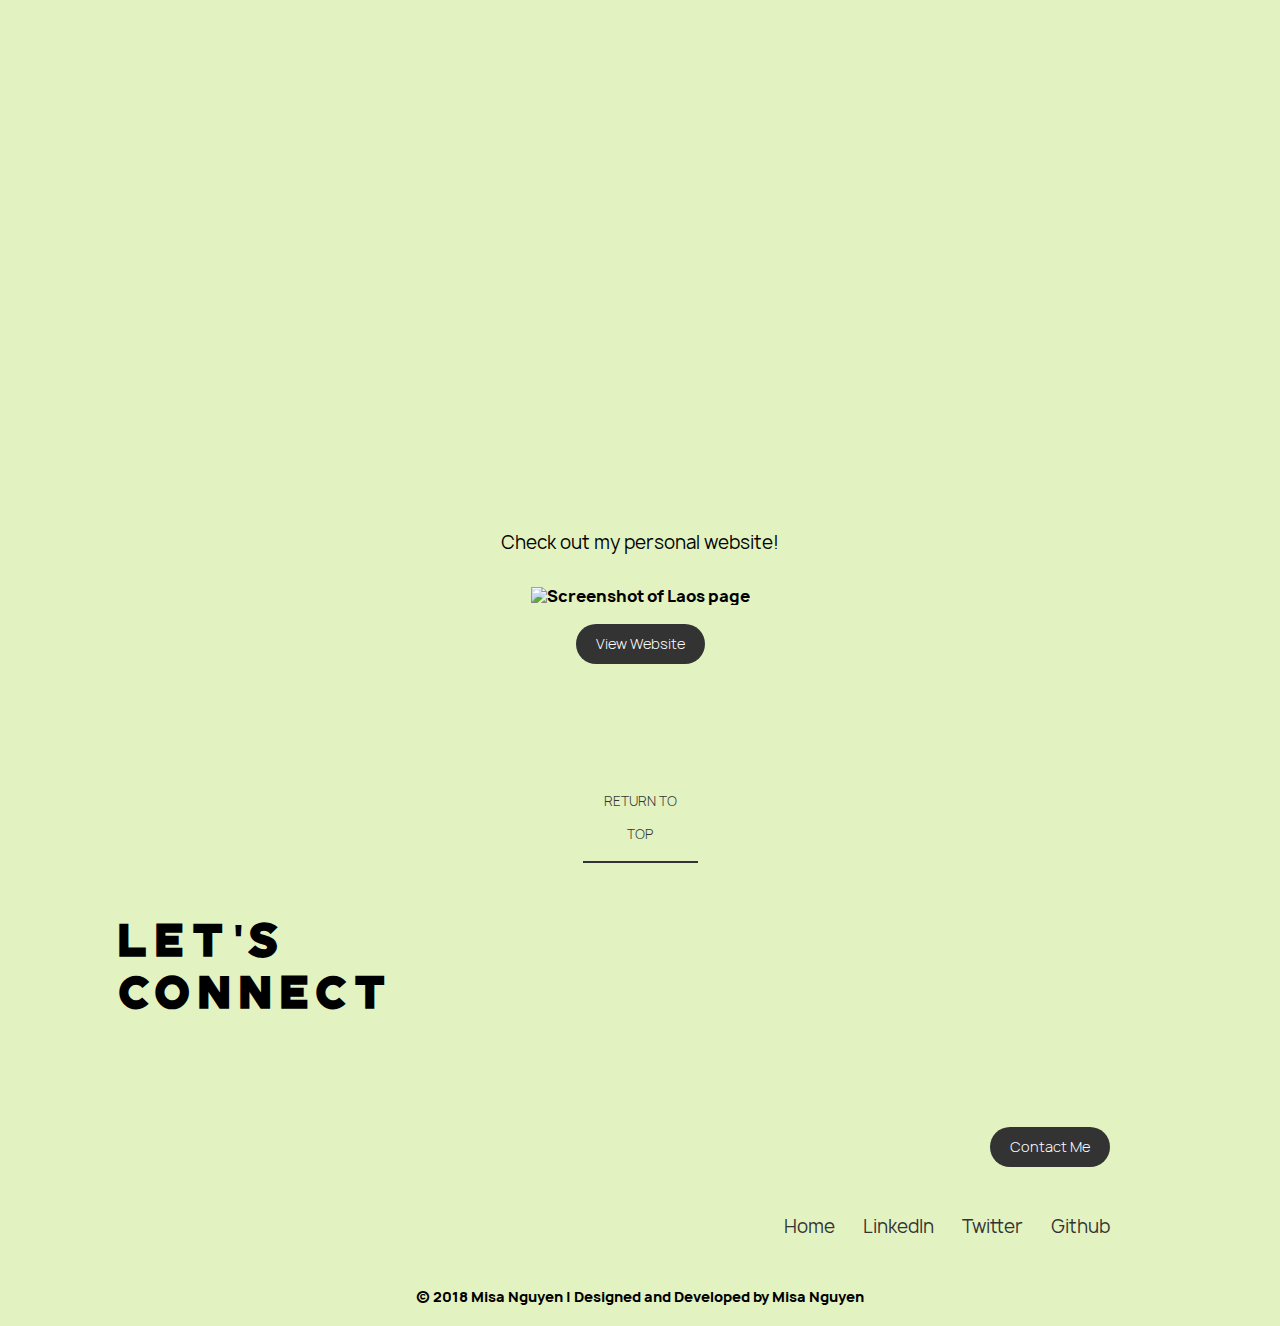
==== commit 642504db: "final edits to portfolio" ====
--- a/about.html
+++ b/about.html
@@ -37,6 +37,7 @@
             <li class="nav-item"><a class="nav-link" href="index.html#workanchor">Case Studies</a></li>
             <li class="nav-item"><a class="nav-link" href="about.html">About</a></li>
             <li class="nav-item"><a class="nav-link" href="index.html#footeranchor">Contact</a></li>
+            <li class="nav-item"><a class="nav-link" href="images/about/misaresume_aug2018_ver2.pdf" target="_blank">Resume</a></li>
           </ul>
         </nav>
       </div>
@@ -121,6 +122,7 @@
               <button type="button" class="btn btn-primary"><a href="mailto:misanguyen1390@gmail.com">Contact Me</a></button>
             </div>
             <div class="social">
+              <a href="index.html" aria-label="Go to Home page">Home</a>
               <a href="https://www.linkedin.com/in/misanguyen1390" aria-label="Go to LinkedIn page">LinkedIn</a>
               <a href="https://twitter.com/Misa_N13" aria-label="Go to Twitter page">Twitter</a>
               <a href="https://github.com/misaismisa" aria-label="Go to Github page">Github</a>
